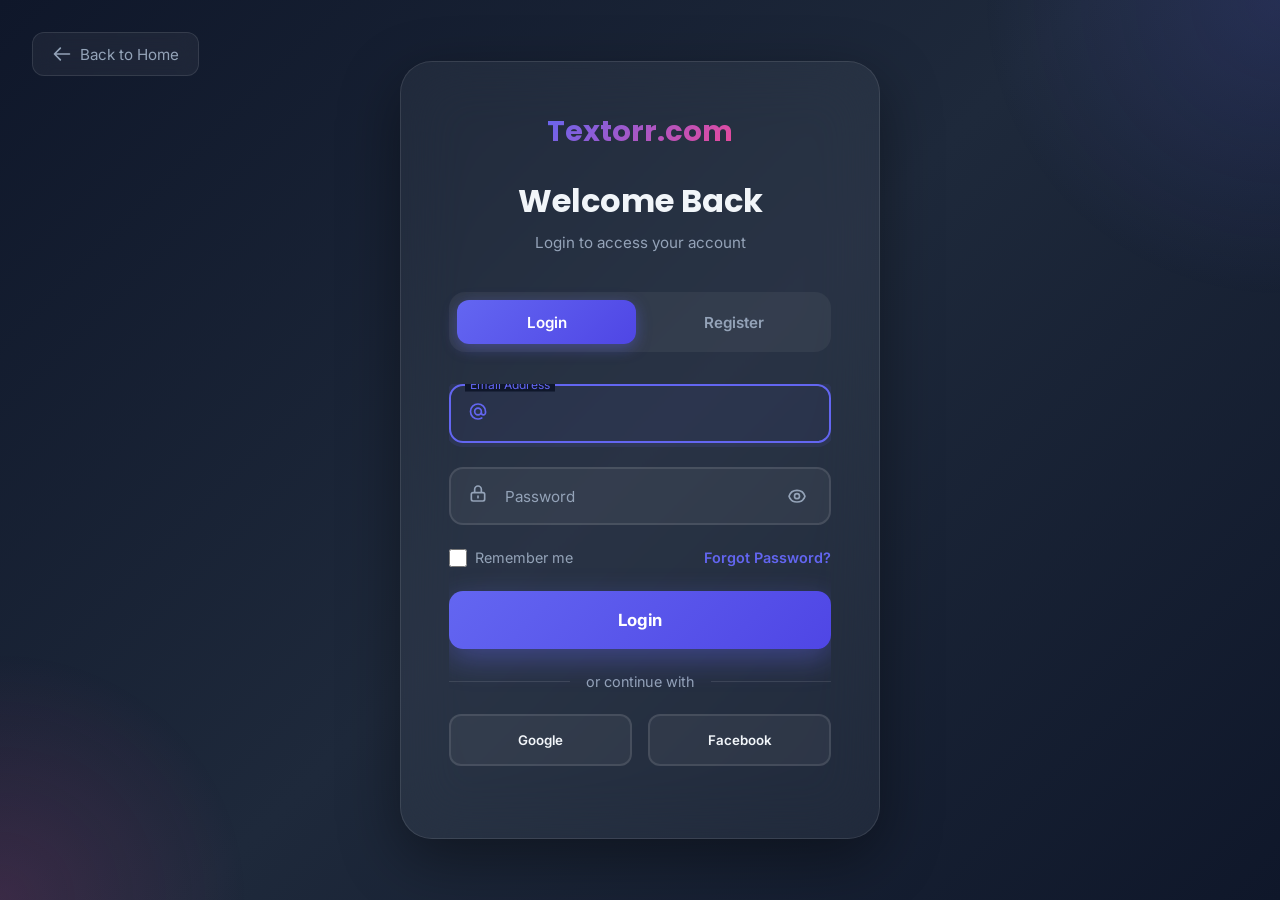
==== login.html @ cb960e6d "1st commit" ====
<!DOCTYPE html>
<html lang="en">
<head>
    <meta charset="UTF-8">
    <meta name="viewport" content="width=device-width, initial-scale=1.0">
    <title>Login / Register - Textorr.com</title>
    <link href="https://fonts.googleapis.com/css2?family=Inter:wght@300;400;500;600;700;800&family=Poppins:wght@400;600;700&display=swap" rel="stylesheet">
    <style>
        * {
            margin: 0;
            padding: 0;
            box-sizing: border-box;
        }

        :root {
            --primary: #6366f1;
            --primary-dark: #4f46e5;
            --secondary: #ec4899;
            --accent: #f59e0b;
            --success: #10b981;
            --error: #ef4444;
            --dark: #0f172a;
            --dark-light: #1e293b;
            --text: #f1f5f9;
            --text-muted: #94a3b8;
            --glass-bg: rgba(255, 255, 255, 0.05);
            --glass-border: rgba(255, 255, 255, 0.1);
        }

        html {
            scroll-behavior: smooth;
        }

        body {
            font-family: 'Inter', sans-serif;
            background: var(--dark);
            color: var(--text);
            min-height: 100vh;
            display: flex;
            align-items: center;
            justify-content: center;
            padding: 2rem;
            position: relative;
            overflow-x: hidden;
        }

        /* Animated Background */
        .bg-animation {
            position: fixed;
            top: 0;
            left: 0;
            width: 100%;
            height: 100%;
            z-index: -1;
            background: linear-gradient(135deg, #0f172a 0%, #1e293b 50%, #0f172a 100%);
        }

        .bg-animation::before {
            content: '';
            position: absolute;
            width: 600px;
            height: 600px;
            background: radial-gradient(circle, rgba(99, 102, 241, 0.15) 0%, transparent 70%);
            border-radius: 50%;
            top: -300px;
            right: -300px;
            animation: float 20s ease-in-out infinite;
        }

        .bg-animation::after {
            content: '';
            position: absolute;
            width: 500px;
            height: 500px;
            background: radial-gradient(circle, rgba(236, 72, 153, 0.15) 0%, transparent 70%);
            border-radius: 50%;
            bottom: -250px;
            left: -250px;
            animation: float 15s ease-in-out infinite reverse;
        }

        @keyframes float {
            0%, 100% { transform: translate(0, 0) rotate(0deg); }
            33% { transform: translate(100px, -100px) rotate(120deg); }
            66% { transform: translate(-100px, 100px) rotate(240deg); }
        }

        /* Container */
        .auth-container {
            background: var(--glass-bg);
            backdrop-filter: blur(30px);
            border: 1px solid var(--glass-border);
            border-radius: 32px;
            padding: 3rem;
            width: 100%;
            max-width: 480px;
            box-shadow: 0 20px 60px rgba(0, 0, 0, 0.4);
            animation: slideUp 0.8s ease;
            position: relative;
        }

        @keyframes slideUp {
            from {
                opacity: 0;
                transform: translateY(50px);
            }
            to {
                opacity: 1;
                transform: translateY(0);
            }
        }

        /* Header */
        .auth-header {
            text-align: center;
            margin-bottom: 2.5rem;
        }

        .logo-link {
            display: inline-flex;
            align-items: center;
            gap: 0.5rem;
            text-decoration: none;
            margin-bottom: 1.5rem;
        }

        .logo {
            font-family: 'Poppins', sans-serif;
            font-size: 1.8rem;
            font-weight: 700;
            background: linear-gradient(135deg, var(--primary), var(--secondary));
            -webkit-background-clip: text;
            -webkit-text-fill-color: transparent;
            background-clip: text;
        }

        .auth-header h2 {
            font-family: 'Poppins', sans-serif;
            font-size: 2rem;
            font-weight: 700;
            color: var(--text);
            margin-bottom: 0.5rem;
        }

        .auth-header p {
            color: var(--text-muted);
            font-size: 0.95rem;
        }

        /* Form Toggle */
        .form-toggle {
            display: flex;
            gap: 0.5rem;
            background: rgba(255, 255, 255, 0.05);
            padding: 0.5rem;
            border-radius: 16px;
            margin-bottom: 2rem;
        }

        .toggle-btn {
            flex: 1;
            padding: 0.8rem;
            background: transparent;
            border: none;
            color: var(--text-muted);
            font-weight: 600;
            font-size: 0.95rem;
            border-radius: 12px;
            cursor: pointer;
            transition: all 0.3s ease;
            font-family: 'Inter', sans-serif;
        }

        .toggle-btn.active {
            background: linear-gradient(135deg, var(--primary), var(--primary-dark));
            color: white;
            box-shadow: 0 4px 15px rgba(99, 102, 241, 0.4);
        }

        /* Form Container */
        .form-wrapper {
            position: relative;
            overflow: hidden;
        }

        .form-box {
            transition: all 0.5s cubic-bezier(0.68, -0.55, 0.265, 1.55);
        }

        .form-box.slide-out-left {
            animation: slideOutLeft 0.5s ease forwards;
        }

        .form-box.slide-in-right {
            animation: slideInRight 0.5s ease forwards;
        }

        .form-box.slide-out-right {
            animation: slideOutRight 0.5s ease forwards;
        }

        .form-box.slide-in-left {
            animation: slideInLeft 0.5s ease forwards;
        }

        @keyframes slideOutLeft {
            to {
                transform: translateX(-100%);
                opacity: 0;
            }
        }

        @keyframes slideInRight {
            from {
                transform: translateX(100%);
                opacity: 0;
            }
            to {
                transform: translateX(0);
                opacity: 1;
            }
        }

        @keyframes slideOutRight {
            to {
                transform: translateX(100%);
                opacity: 0;
            }
        }

        @keyframes slideInLeft {
            from {
                transform: translateX(-100%);
                opacity: 0;
            }
            to {
                transform: translateX(0);
                opacity: 1;
            }
        }

        .form-box {
            display: none;
        }

        .form-box.active {
            display: block;
        }

        /* Input Groups */
        .input-group {
            margin-bottom: 1.5rem;
            position: relative;
        }

        .input-wrapper {
            position: relative;
        }

        .input-icon {
            position: absolute;
            left: 1.2rem;
            top: 50%;
            transform: translateY(-50%);
            color: var(--text-muted);
            font-size: 1.2rem;
            pointer-events: none;
            transition: color 0.3s ease;
        }

        .input-wrapper input {
            width: 100%;
            padding: 1.1rem 1.2rem 1.1rem 3.2rem;
            background: rgba(255, 255, 255, 0.05);
            border: 2px solid var(--glass-border);
            border-radius: 14px;
            color: var(--text);
            font-size: 0.95rem;
            outline: none;
            transition: all 0.3s ease;
            font-family: 'Inter', sans-serif;
        }

        .input-wrapper input:focus {
            border-color: var(--primary);
            background: rgba(99, 102, 241, 0.05);
            box-shadow: 0 0 0 4px rgba(99, 102, 241, 0.1);
        }

        .input-wrapper input:focus + .input-icon {
            color: var(--primary);
        }

        .input-wrapper.error input {
            border-color: var(--error);
        }

        .input-wrapper.success input {
            border-color: var(--success);
        }

        /* Password Toggle */
        .password-toggle {
            position: absolute;
            right: 1.2rem;
            top: 50%;
            transform: translateY(-50%);
            background: none;
            border: none;
            color: var(--text-muted);
            cursor: pointer;
            font-size: 1.2rem;
            padding: 0.3rem;
            display: flex;
            align-items: center;
            transition: color 0.3s ease;
        }

        .password-toggle:hover {
            color: var(--primary);
        }

        /* Error Message */
        .error-message {
            display: none;
            color: var(--error);
            font-size: 0.8rem;
            margin-top: 0.5rem;
            margin-left: 0.5rem;
            animation: shake 0.3s ease;
        }

        .input-wrapper.error .error-message {
            display: block;
        }

        @keyframes shake {
            0%, 100% { transform: translateX(0); }
            25% { transform: translateX(-5px); }
            75% { transform: translateX(5px); }
        }

        /* Success Message */
        .success-message {
            display: none;
            color: var(--success);
            font-size: 0.8rem;
            margin-top: 0.5rem;
            margin-left: 0.5rem;
        }

        .input-wrapper.success .success-message {
            display: block;
        }

        /* Remember & Forgot */
        .remember-forgot {
            display: flex;
            justify-content: space-between;
            align-items: center;
            margin-bottom: 1.5rem;
            font-size: 0.9rem;
        }

        .remember-forgot label {
            display: flex;
            align-items: center;
            gap: 0.5rem;
            color: var(--text-muted);
            cursor: pointer;
        }

        .remember-forgot input[type="checkbox"] {
            width: 18px;
            height: 18px;
            cursor: pointer;
            accent-color: var(--primary);
        }

        .remember-forgot a {
            color: var(--primary);
            text-decoration: none;
            font-weight: 600;
            transition: color 0.3s ease;
        }

        .remember-forgot a:hover {
            color: var(--secondary);
            text-decoration: underline;
        }

        /* Terms Checkbox */
        .terms-agreement {
            margin-bottom: 1.5rem;
        }

        .terms-agreement label {
            display: flex;
            align-items: flex-start;
            gap: 0.7rem;
            color: var(--text-muted);
            font-size: 0.9rem;
            cursor: pointer;
        }

        .terms-agreement input[type="checkbox"] {
            width: 18px;
            height: 18px;
            margin-top: 0.1rem;
            cursor: pointer;
            accent-color: var(--primary);
        }

        .terms-agreement a {
            color: var(--primary);
            text-decoration: none;
            font-weight: 600;
        }

        .terms-agreement a:hover {
            text-decoration: underline;
        }

        /* Submit Button */
        .submit-btn {
            width: 100%;
            padding: 1.2rem;
            background: linear-gradient(135deg, var(--primary), var(--primary-dark));
            color: white;
            border: none;
            border-radius: 14px;
            font-size: 1.05rem;
            font-weight: 700;
            cursor: pointer;
            transition: all 0.3s ease;
            box-shadow: 0 10px 30px rgba(99, 102, 241, 0.4);
            position: relative;
            overflow: hidden;
            font-family: 'Inter', sans-serif;
        }

        .submit-btn::before {
            content: '';
            position: absolute;
            top: 0;
            left: -100%;
            width: 100%;
            height: 100%;
            background: linear-gradient(90deg, transparent, rgba(255, 255, 255, 0.3), transparent);
            transition: left 0.5s ease;
        }

        .submit-btn:hover::before {
            left: 100%;
        }

        .submit-btn:hover {
            transform: translateY(-3px);
            box-shadow: 0 15px 40px rgba(99, 102, 241, 0.6);
        }

        .submit-btn:active {
            transform: translateY(-1px);
        }

        .submit-btn:disabled {
            opacity: 0.6;
            cursor: not-allowed;
        }

        /* Divider */
        .divider {
            display: flex;
            align-items: center;
            gap: 1rem;
            margin: 1.5rem 0;
            color: var(--text-muted);
            font-size: 0.9rem;
        }

        .divider::before,
        .divider::after {
            content: '';
            flex: 1;
            height: 1px;
            background: var(--glass-border);
        }

        /* Social Login */
        .social-login {
            display: grid;
            grid-template-columns: 1fr 1fr;
            gap: 1rem;
            margin-bottom: 1.5rem;
        }

        .social-btn {
            padding: 1rem;
            background: rgba(255, 255, 255, 0.05);
            border: 2px solid var(--glass-border);
            border-radius: 12px;
            color: var(--text);
            font-weight: 600;
            cursor: pointer;
            transition: all 0.3s ease;
            display: flex;
            align-items: center;
            justify-content: center;
            gap: 0.7rem;
            font-family: 'Inter', sans-serif;
        }

        .social-btn:hover {
            background: rgba(255, 255, 255, 0.1);
            border-color: var(--primary);
            transform: translateY(-2px);
        }

        .social-icon {
            font-size: 1.3rem;
        }

        /* Switch Form Link */
        .switch-form {
            text-align: center;
            color: var(--text-muted);
            font-size: 0.95rem;
        }

        .switch-form a {
            color: var(--primary);
            font-weight: 700;
            text-decoration: none;
            transition: color 0.3s ease;
        }

        .switch-form a:hover {
            color: var(--secondary);
            text-decoration: underline;
        }

        /* Back to Home */
        .back-link {
            position: absolute;
            top: 2rem;
            left: 2rem;
            display: inline-flex;
            align-items: center;
            gap: 0.5rem;
            color: var(--text-muted);
            text-decoration: none;
            font-size: 0.95rem;
            transition: all 0.3s ease;
            padding: 0.7rem 1.2rem;
            background: rgba(255, 255, 255, 0.05);
            backdrop-filter: blur(10px);
            border: 1px solid var(--glass-border);
            border-radius: 12px;
        }

        .back-link:hover {
            color: var(--primary);
            transform: translateX(-5px);
            background: rgba(255, 255, 255, 0.1);
        }

        /* Responsive Design */
        @media (max-width: 640px) {
            body {
                padding: 1rem;
            }

            .auth-container {
                padding: 2rem 1.5rem;
                border-radius: 24px;
            }

            .auth-header h2 {
                font-size: 1.6rem;
            }

            .social-login {
                grid-template-columns: 1fr;
            }

            .back-link {
                position: static;
                margin-bottom: 2rem;
                justify-content: center;
            }
        }
    </style>
</head>
<body>
    <div class="bg-animation"></div>

    <a href="home.html" class="back-link">
        <svg width="20" height="20" fill="none" stroke="currentColor" viewBox="0 0 24 24">
            <path stroke-linecap="round" stroke-linejoin="round" stroke-width="2" d="M10 19l-7-7m0 0l7-7m-7 7h18"/>
        </svg>
        Back to Home
    </a>

    <div class="auth-container">
        <div class="auth-header">
            <a href="index.html" class="logo-link">
                <span class="logo">Textorr.com</span>
            </a>
            <h2 id="authTitle">Welcome Back</h2>
            <p id="authSubtitle">Login to access your account</p>
        </div>

        <div class="form-toggle">
            <button class="toggle-btn active" data-form="login">Login</button>
            <button class="toggle-btn" data-form="register">Register</button>
        </div>

        <div class="form-wrapper">
            <!-- Login Form -->
            <form class="form-box active" id="loginForm">
                <div class="input-group">
                    <div class="input-wrapper" id="loginEmailWrapper">
                        <input type="email" id="loginEmail" required>
                        <span class="input-icon">
                            <svg width="20" height="20" fill="none" stroke="currentColor" viewBox="0 0 24 24">
                                <path stroke-linecap="round" stroke-linejoin="round" stroke-width="2" d="M16 12a4 4 0 10-8 0 4 4 0 008 0zm0 0v1.5a2.5 2.5 0 005 0V12a9 9 0 10-9 9m4.5-1.206a8.959 8.959 0 01-4.5 1.207"/>
                            </svg>
                        </span>
                        <span class="error-message">Please enter a valid email address</span>
                    </div>
                </div>

                <div class="input-group">
                    <div class="input-wrapper" id="loginPasswordWrapper">
                        <input type="password" id="loginPassword" required>
                        <span class="input-icon">
                            <svg width="20" height="20" fill="none" stroke="currentColor" viewBox="0 0 24 24">
                                <path stroke-linecap="round" stroke-linejoin="round" stroke-width="2" d="M12 15v2m-6 4h12a2 2 0 002-2v-6a2 2 0 00-2-2H6a2 2 0 00-2 2v6a2 2 0 002 2zm10-10V7a4 4 0 00-8 0v4h8z"/>
                            </svg>
                        </span>
                        <button type="button" class="password-toggle" data-target="loginPassword">
                            <svg class="eye-open" width="20" height="20" fill="none" stroke="currentColor" viewBox="0 0 24 24">
                                <path stroke-linecap="round" stroke-linejoin="round" stroke-width="2" d="M15 12a3 3 0 11-6 0 3 3 0 016 0z"/>
                                <path stroke-linecap="round" stroke-linejoin="round" stroke-width="2" d="M2.458 12C3.732 7.943 7.523 5 12 5c4.478 0 8.268 2.943 9.542 7-1.274 4.057-5.064 7-9.542 7-4.477 0-8.268-2.943-9.542-7z"/>
                            </svg>
                        </button>
                        <span class="error-message">Password must be at least 6 characters</span>
                    </div>
                </div>

                <div class="remember-forgot">
                    <label>
                        <input type="checkbox" id="rememberMe">
                        Remember me
                    </label>
                    <a href="#">Forgot Password?</a>
                </div>

                <button type="submit" class="submit-btn">Login</button>

                <div class="divider">or continue with</div>

                <div class="social-login">
                    <button type="button" class="social-btn">
                        Google
                    </button>
                    <button type="button" class="social-btn">
                        Facebook
                    </button>
                </div>
            </form>

            <!-- Register Form -->
            <form class="form-box" id="registerForm">
                <div class="input-group">
                    <div class="input-wrapper" id="registerNameWrapper">
                        <input type="text" id="registerName" required>
                        <span class="input-icon">
                            <svg width="20" height="20" fill="none" stroke="currentColor" viewBox="0 0 24 24">
                                <path stroke-linecap="round" stroke-linejoin="round" stroke-width="2" d="M16 7a4 4 0 11-8 0 4 4 0 018 0zM12 14a7 7 0 00-7 7h14a7 7 0 00-7-7z"/>
                            </svg>
                        </span>
                        <span class="error-message">Please enter your full name</span>
                    </div>
                </div>

                <div class="input-group">
                    <div class="input-wrapper" id="registerEmailWrapper">
                        <input type="email" id="registerEmail" required>
                        <span class="input-icon">
                            <svg width="20" height="20" fill="none" stroke="currentColor" viewBox="0 0 24 24">
                                <path stroke-linecap="round" stroke-linejoin="round" stroke-width="2" d="M16 12a4 4 0 10-8 0 4 4 0 008 0zm0 0v1.5a2.5 2.5 0 005 0V12a9 9 0 10-9 9m4.5-1.206a8.959 8.959 0 01-4.5 1.207"/>
                            </svg>
                        </span>
                        <span class="error-message">Please enter a valid email address</span>
                    </div>
                </div>

                <div class="input-group">
                    <div class="input-wrapper" id="registerPasswordWrapper">
                        <input type="password" id="registerPassword" required>
                        <span class="input-icon">
                            <svg width="20" height="20" fill="none" stroke="currentColor" viewBox="0 0 24 24">
                                <path stroke-linecap="round" stroke-linejoin="round" stroke-width="2" d="M12 15v2m-6 4h12a2 2 0 002-2v-6a2 2 0 00-2-2H6a2 2 0 00-2 2v6a2 2 0 002 2zm10-10V7a4 4 0 00-8 0v4h8z"/>
                            </svg>
                        </span>
                        <button type="button" class="password-toggle" data-target="registerPassword">
                            <svg class="eye-open" width="20" height="20" fill="none" stroke="currentColor" viewBox="0 0 24 24">
                                <path stroke-linecap="round" stroke-linejoin="round" stroke-width="2" d="M15 12a3 3 0 11-6 0 3 3 0 016 0z"/>
                                <path stroke-linecap="round" stroke-linejoin="round" stroke-width="2" d="M2.458 12C3.732 7.943 7.523 5 12 5c4.478 0 8.268 2.943 9.542 7-1.274 4.057-5.064 7-9.542 7-4.477 0-8.268-2.943-9.542-7z"/>
                            </svg>
                        </button>
                        <span class="error-message">Password must be at least 6 characters</span>
                    </div>
                </div>

                <div class="terms-agreement">
                    <label>
                        <input type="checkbox" id="agreeTerms" required>
                        <span>I agree to the <a href="#">Terms & Conditions</a></span>
                    </label>
                </div>

                <button type="submit" class="submit-btn">Create Account</button>

                <div class="divider">or continue with</div>

                <div class="social-login">
                    <button type="button" class="social-btn">
                        Google
                    </button>
                    <button type="button" class="social-btn">
                        Facebook
                    </button>
                </div>
            </form>
        </div>
    </div>

    <script>
        // Form toggle functionality
        const toggleBtns = document.querySelectorAll('.toggle-btn');
        const loginForm = document.getElementById('loginForm');
        const registerForm = document.getElementById('registerForm');
        const authTitle = document.getElementById('authTitle');
        const authSubtitle = document.getElementById('authSubtitle');

        toggleBtns.forEach(btn => {
            btn.addEventListener('click', () => {
                const formType = btn.dataset.form;
                
                // Update active state
                toggleBtns.forEach(b => b.classList.remove('active'));
                btn.classList.add('active');

                // Switch forms with animation
                if (formType === 'login') {
                    registerForm.classList.add('slide-out-right');
                    setTimeout(() => {
                        registerForm.classList.remove('active', 'slide-out-right');
                        loginForm.classList.add('active', 'slide-in-left');
                        setTimeout(() => loginForm.classList.remove('slide-in-left'), 500);
                    }, 500);
                    
                    authTitle.textContent = 'Welcome Back';
                    authSubtitle.textContent = 'Login to access your account';
                } else {
                    loginForm.classList.add('slide-out-left');
                    setTimeout(() => {
                        loginForm.classList.remove('active', 'slide-out-left');
                        registerForm.classList.add('active', 'slide-in-right');
                        setTimeout(() => registerForm.classList.remove('slide-in-right'), 500);
                    }, 500);
                    
                    authTitle.textContent = 'Create Account';
                    authSubtitle.textContent = 'Sign up to get started';
                }
            });
        });

        // Password toggle functionality
        document.querySelectorAll('.password-toggle').forEach(btn => {
            btn.addEventListener('click', () => {
                const targetId = btn.dataset.target;
                const input = document.getElementById(targetId);
                
                if (input.type === 'password') {
                    input.type = 'text';
                    btn.innerHTML = '<svg width="20" height="20" fill="none" stroke="currentColor" viewBox="0 0 24 24"><path stroke-linecap="round" stroke-linejoin="round" stroke-width="2" d="M13.875 18.825A10.05 10.05 0 0112 19c-4.478 0-8.268-2.943-9.543-7a9.97 9.97 0 011.563-3.029m5.858.908a3 3 0 114.243 4.243M9.878 9.878l4.242 4.242M9.88 9.88l-3.29-3.29m7.532 7.532l3.29 3.29M3 3l3.59 3.59m0 0A9.953 9.953 0 0112 5c4.478 0 8.268 2.943 9.543 7a10.025 10.025 0 01-4.132 5.411m0 0L21 21"/></svg>';
                } else {
                    input.type = 'password';
                    btn.innerHTML = '<svg width="20" height="20" fill="none" stroke="currentColor" viewBox="0 0 24 24"><path stroke-linecap="round" stroke-linejoin="round" stroke-width="2" d="M15 12a3 3 0 11-6 0 3 3 0 016 0z"/><path stroke-linecap="round" stroke-linejoin="round" stroke-width="2" d="M2.458 12C3.732 7.943 7.523 5 12 5c4.478 0 8.268 2.943 9.542 7-1.274 4.057-5.064 7-9.542 7-4.477 0-8.268-2.943-9.542-7z"/></svg>';
                }
            });
        });

        // Email validation
        function validateEmail(email) {
            const re = /^[^\s@]+@[^\s@]+\.[^\s@]+$/;
            return re.test(email);
        }

        // Password validation
        function validatePassword(password) {
            return password.length >= 6;
        }

        // Name validation
        function validateName(name) {
            return name.trim().length >= 2;
        }

        // Real-time validation
        const loginEmail = document.getElementById('loginEmail');
        const loginPassword = document.getElementById('loginPassword');
        const registerName = document.getElementById('registerName');
        const registerEmail = document.getElementById('registerEmail');
        const registerPassword = document.getElementById('registerPassword');

        // Login email validation
        loginEmail.addEventListener('input', () => {
            const wrapper = document.getElementById('loginEmailWrapper');
            if (loginEmail.value.length > 0) {
                if (validateEmail(loginEmail.value)) {
                    wrapper.classList.remove('error');
                    wrapper.classList.add('success');
                } else {
                    wrapper.classList.remove('success');
                    wrapper.classList.add('error');
                }
            } else {
                wrapper.classList.remove('error', 'success');
            }
        });

        // Login password validation
        loginPassword.addEventListener('input', () => {
            const wrapper = document.getElementById('loginPasswordWrapper');
            if (loginPassword.value.length > 0) {
                if (validatePassword(loginPassword.value)) {
                    wrapper.classList.remove('error');
                    wrapper.classList.add('success');
                } else {
                    wrapper.classList.remove('success');
                    wrapper.classList.add('error');
                }
            } else {
                wrapper.classList.remove('error', 'success');
            }
        });

        // Register name validation
        registerName.addEventListener('input', () => {
            const wrapper = document.getElementById('registerNameWrapper');
            if (registerName.value.length > 0) {
                if (validateName(registerName.value)) {
                    wrapper.classList.remove('error');
                    wrapper.classList.add('success');
                } else {
                    wrapper.classList.remove('success');
                    wrapper.classList.add('error');
                }
            } else {
                wrapper.classList.remove('error', 'success');
            }
        });

        // Register email validation
        registerEmail.addEventListener('input', () => {
            const wrapper = document.getElementById('registerEmailWrapper');
            if (registerEmail.value.length > 0) {
                if (validateEmail(registerEmail.value)) {
                    wrapper.classList.remove('error');
                    wrapper.classList.add('success');
                } else {
                    wrapper.classList.remove('success');
                    wrapper.classList.add('error');
                }
            } else {
                wrapper.classList.remove('error', 'success');
            }
        });

        // Register password validation
        registerPassword.addEventListener('input', () => {
            const wrapper = document.getElementById('registerPasswordWrapper');
            if (registerPassword.value.length > 0) {
                if (validatePassword(registerPassword.value)) {
                    wrapper.classList.remove('error');
                    wrapper.classList.add('success');
                } else {
                    wrapper.classList.remove('success');
                    wrapper.classList.add('error');
                }
            } else {
                wrapper.classList.remove('error', 'success');
            }
        });

        // Login form submission
        loginForm.addEventListener('submit', (e) => {
            e.preventDefault();
            
            let isValid = true;
            
            // Validate email
            if (!validateEmail(loginEmail.value)) {
                document.getElementById('loginEmailWrapper').classList.add('error');
                isValid = false;
            }
            
            // Validate password
            if (!validatePassword(loginPassword.value)) {
                document.getElementById('loginPasswordWrapper').classList.add('error');
                isValid = false;
            }
            
            if (isValid) {
                // Success - redirect to services page
                console.log('Login successful!');
                window.location.href = 'services.html';
            }
        });

        // Register form submission
        registerForm.addEventListener('submit', (e) => {
            e.preventDefault();
            
            let isValid = true;
            
            // Validate name
            if (!validateName(registerName.value)) {
                document.getElementById('registerNameWrapper').classList.add('error');
                isValid = false;
            }
            
            // Validate email
            if (!validateEmail(registerEmail.value)) {
                document.getElementById('registerEmailWrapper').classList.add('error');
                isValid = false;
            }
            
            // Validate password
            if (!validatePassword(registerPassword.value)) {
                document.getElementById('registerPasswordWrapper').classList.add('error');
                isValid = false;
            }
            
            // Check terms agreement
            const agreeTerms = document.getElementById('agreeTerms');
            if (!agreeTerms.checked) {
                alert('Please agree to the Terms & Conditions');
                isValid = false;
            }
            
            if (isValid) {
                // Success - redirect to services page
                console.log('Registration successful!');
                window.location.href = 'services.html';
            }
        });

        // Add floating label effect
        document.querySelectorAll('.input-wrapper input').forEach(input => {
            // Create floating label
            const label = document.createElement('label');
            label.className = 'floating-label';
            
            if (input.id.includes('Email')) {
                label.textContent = 'Email Address';
            } else if (input.id.includes('Password')) {
                label.textContent = 'Password';
            } else if (input.id.includes('Name')) {
                label.textContent = 'Full Name';
            }
            
            // Add styles for floating label
            const style = document.createElement('style');
            style.textContent = `
                .floating-label {
                    position: absolute;
                    left: 3.2rem;
                    top: 50%;
                    transform: translateY(-50%);
                    color: var(--text-muted);
                    font-size: 0.95rem;
                    pointer-events: none;
                    transition: all 0.3s ease;
                    background: transparent;
                    padding: 0 0.3rem;
                }
                
                .input-wrapper input:focus ~ .floating-label,
                .input-wrapper input:not(:placeholder-shown) ~ .floating-label {
                    top: 0;
                    left: 1rem;
                    font-size: 0.75rem;
                    color: var(--primary);
                    background: var(--dark);
                }
            `;
            document.head.appendChild(style);
            
            input.placeholder = ' ';
            input.parentElement.appendChild(label);
        });

        // Social login handlers
        document.querySelectorAll('.social-btn').forEach(btn => {
            btn.addEventListener('click', () => {
                const platform = btn.textContent.trim();
                console.log(`Logging in with ${platform}`);
                // Add your social login logic here
            });
        });

        // Auto-focus first input
        window.addEventListener('load', () => {
            loginEmail.focus();
        });
    </script>
</body>
</html>
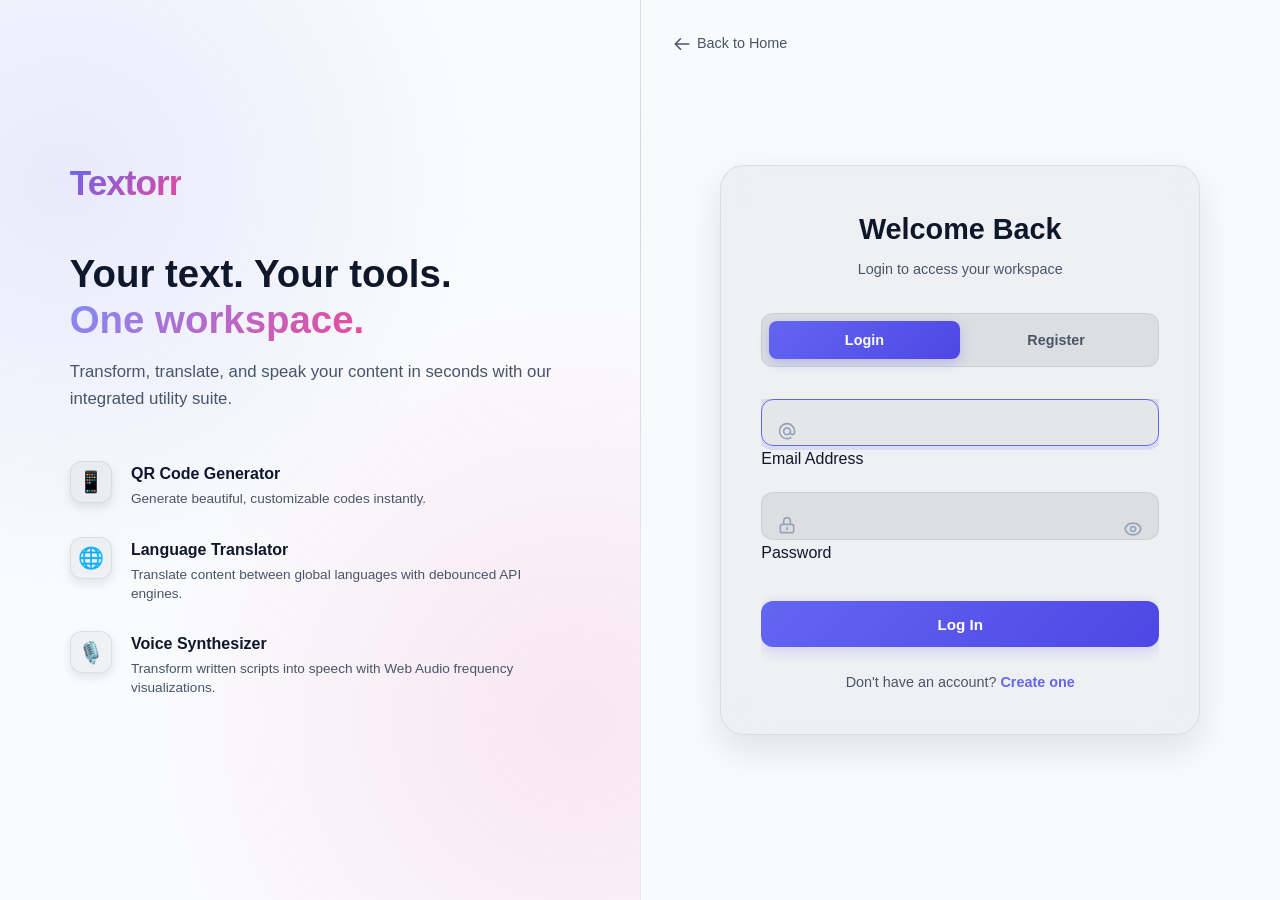
==== commit f1ad1182: "Implement guest limits and redesign split login page" ====
--- a/login.html
+++ b/login.html
@@ -1,1024 +1,212 @@
-
 <!DOCTYPE html>
 <html lang="en">
 <head>
     <meta charset="UTF-8">
     <meta name="viewport" content="width=device-width, initial-scale=1.0">
-    <title>Login / Register - Textorr.com</title>
-    <link href="https://fonts.googleapis.com/css2?family=Inter:wght@300;400;500;600;700;800&family=Poppins:wght@400;600;700&display=swap" rel="stylesheet">
-    <style>
-        * {
-            margin: 0;
-            padding: 0;
-            box-sizing: border-box;
-        }
-
-        :root {
-            --primary: #6366f1;
-            --primary-dark: #4f46e5;
-            --secondary: #ec4899;
-            --accent: #f59e0b;
-            --success: #10b981;
-            --error: #ef4444;
-            --dark: #0f172a;
-            --dark-light: #1e293b;
-            --text: #f1f5f9;
-            --text-muted: #94a3b8;
-            --glass-bg: rgba(255, 255, 255, 0.05);
-            --glass-border: rgba(255, 255, 255, 0.1);
-        }
-
-        html {
-            scroll-behavior: smooth;
-        }
-
-        body {
-            font-family: 'Inter', sans-serif;
-            background: var(--dark);
-            color: var(--text);
-            min-height: 100vh;
-            display: flex;
-            align-items: center;
-            justify-content: center;
-            padding: 2rem;
-            position: relative;
-            overflow-x: hidden;
-        }
-
-        /* Animated Background */
-        .bg-animation {
-            position: fixed;
-            top: 0;
-            left: 0;
-            width: 100%;
-            height: 100%;
-            z-index: -1;
-            background: linear-gradient(135deg, #0f172a 0%, #1e293b 50%, #0f172a 100%);
-        }
-
-        .bg-animation::before {
-            content: '';
-            position: absolute;
-            width: 600px;
-            height: 600px;
-            background: radial-gradient(circle, rgba(99, 102, 241, 0.15) 0%, transparent 70%);
-            border-radius: 50%;
-            top: -300px;
-            right: -300px;
-            animation: float 20s ease-in-out infinite;
-        }
-
-        .bg-animation::after {
-            content: '';
-            position: absolute;
-            width: 500px;
-            height: 500px;
-            background: radial-gradient(circle, rgba(236, 72, 153, 0.15) 0%, transparent 70%);
-            border-radius: 50%;
-            bottom: -250px;
-            left: -250px;
-            animation: float 15s ease-in-out infinite reverse;
-        }
-
-        @keyframes float {
-            0%, 100% { transform: translate(0, 0) rotate(0deg); }
-            33% { transform: translate(100px, -100px) rotate(120deg); }
-            66% { transform: translate(-100px, 100px) rotate(240deg); }
-        }
-
-        /* Container */
-        .auth-container {
-            background: var(--glass-bg);
-            backdrop-filter: blur(30px);
-            border: 1px solid var(--glass-border);
-            border-radius: 32px;
-            padding: 3rem;
-            width: 100%;
-            max-width: 480px;
-            box-shadow: 0 20px 60px rgba(0, 0, 0, 0.4);
-            animation: slideUp 0.8s ease;
-            position: relative;
-        }
-
-        @keyframes slideUp {
-            from {
-                opacity: 0;
-                transform: translateY(50px);
-            }
-            to {
-                opacity: 1;
-                transform: translateY(0);
-            }
-        }
-
-        /* Header */
-        .auth-header {
-            text-align: center;
-            margin-bottom: 2.5rem;
-        }
-
-        .logo-link {
-            display: inline-flex;
-            align-items: center;
-            gap: 0.5rem;
-            text-decoration: none;
-            margin-bottom: 1.5rem;
-        }
-
-        .logo {
-            font-family: 'Poppins', sans-serif;
-            font-size: 1.8rem;
-            font-weight: 700;
-            background: linear-gradient(135deg, var(--primary), var(--secondary));
-            -webkit-background-clip: text;
-            -webkit-text-fill-color: transparent;
-            background-clip: text;
-        }
-
-        .auth-header h2 {
-            font-family: 'Poppins', sans-serif;
-            font-size: 2rem;
-            font-weight: 700;
-            color: var(--text);
-            margin-bottom: 0.5rem;
-        }
-
-        .auth-header p {
-            color: var(--text-muted);
-            font-size: 0.95rem;
-        }
-
-        /* Form Toggle */
-        .form-toggle {
-            display: flex;
-            gap: 0.5rem;
-            background: rgba(255, 255, 255, 0.05);
-            padding: 0.5rem;
-            border-radius: 16px;
-            margin-bottom: 2rem;
-        }
-
-        .toggle-btn {
-            flex: 1;
-            padding: 0.8rem;
-            background: transparent;
-            border: none;
-            color: var(--text-muted);
-            font-weight: 600;
-            font-size: 0.95rem;
-            border-radius: 12px;
-            cursor: pointer;
-            transition: all 0.3s ease;
-            font-family: 'Inter', sans-serif;
-        }
-
-        .toggle-btn.active {
-            background: linear-gradient(135deg, var(--primary), var(--primary-dark));
-            color: white;
-            box-shadow: 0 4px 15px rgba(99, 102, 241, 0.4);
-        }
-
-        /* Form Container */
-        .form-wrapper {
-            position: relative;
-            overflow: hidden;
-        }
-
-        .form-box {
-            transition: all 0.5s cubic-bezier(0.68, -0.55, 0.265, 1.55);
-        }
-
-        .form-box.slide-out-left {
-            animation: slideOutLeft 0.5s ease forwards;
-        }
-
-        .form-box.slide-in-right {
-            animation: slideInRight 0.5s ease forwards;
-        }
-
-        .form-box.slide-out-right {
-            animation: slideOutRight 0.5s ease forwards;
-        }
-
-        .form-box.slide-in-left {
-            animation: slideInLeft 0.5s ease forwards;
-        }
-
-        @keyframes slideOutLeft {
-            to {
-                transform: translateX(-100%);
-                opacity: 0;
-            }
-        }
-
-        @keyframes slideInRight {
-            from {
-                transform: translateX(100%);
-                opacity: 0;
-            }
-            to {
-                transform: translateX(0);
-                opacity: 1;
-            }
-        }
-
-        @keyframes slideOutRight {
-            to {
-                transform: translateX(100%);
-                opacity: 0;
-            }
-        }
-
-        @keyframes slideInLeft {
-            from {
-                transform: translateX(-100%);
-                opacity: 0;
-            }
-            to {
-                transform: translateX(0);
-                opacity: 1;
-            }
-        }
-
-        .form-box {
-            display: none;
-        }
-
-        .form-box.active {
-            display: block;
-        }
-
-        /* Input Groups */
-        .input-group {
-            margin-bottom: 1.5rem;
-            position: relative;
-        }
-
-        .input-wrapper {
-            position: relative;
-        }
-
-        .input-icon {
-            position: absolute;
-            left: 1.2rem;
-            top: 50%;
-            transform: translateY(-50%);
-            color: var(--text-muted);
-            font-size: 1.2rem;
-            pointer-events: none;
-            transition: color 0.3s ease;
-        }
-
-        .input-wrapper input {
-            width: 100%;
-            padding: 1.1rem 1.2rem 1.1rem 3.2rem;
-            background: rgba(255, 255, 255, 0.05);
-            border: 2px solid var(--glass-border);
-            border-radius: 14px;
-            color: var(--text);
-            font-size: 0.95rem;
-            outline: none;
-            transition: all 0.3s ease;
-            font-family: 'Inter', sans-serif;
-        }
-
-        .input-wrapper input:focus {
-            border-color: var(--primary);
-            background: rgba(99, 102, 241, 0.05);
-            box-shadow: 0 0 0 4px rgba(99, 102, 241, 0.1);
-        }
-
-        .input-wrapper input:focus + .input-icon {
-            color: var(--primary);
-        }
-
-        .input-wrapper.error input {
-            border-color: var(--error);
-        }
-
-        .input-wrapper.success input {
-            border-color: var(--success);
-        }
-
-        /* Password Toggle */
-        .password-toggle {
-            position: absolute;
-            right: 1.2rem;
-            top: 50%;
-            transform: translateY(-50%);
-            background: none;
-            border: none;
-            color: var(--text-muted);
-            cursor: pointer;
-            font-size: 1.2rem;
-            padding: 0.3rem;
-            display: flex;
-            align-items: center;
-            transition: color 0.3s ease;
-        }
-
-        .password-toggle:hover {
-            color: var(--primary);
-        }
-
-        /* Error Message */
-        .error-message {
-            display: none;
-            color: var(--error);
-            font-size: 0.8rem;
-            margin-top: 0.5rem;
-            margin-left: 0.5rem;
-            animation: shake 0.3s ease;
-        }
-
-        .input-wrapper.error .error-message {
-            display: block;
-        }
-
-        @keyframes shake {
-            0%, 100% { transform: translateX(0); }
-            25% { transform: translateX(-5px); }
-            75% { transform: translateX(5px); }
-        }
-
-        /* Success Message */
-        .success-message {
-            display: none;
-            color: var(--success);
-            font-size: 0.8rem;
-            margin-top: 0.5rem;
-            margin-left: 0.5rem;
-        }
-
-        .input-wrapper.success .success-message {
-            display: block;
-        }
-
-        /* Remember & Forgot */
-        .remember-forgot {
-            display: flex;
-            justify-content: space-between;
-            align-items: center;
-            margin-bottom: 1.5rem;
-            font-size: 0.9rem;
-        }
-
-        .remember-forgot label {
-            display: flex;
-            align-items: center;
-            gap: 0.5rem;
-            color: var(--text-muted);
-            cursor: pointer;
-        }
-
-        .remember-forgot input[type="checkbox"] {
-            width: 18px;
-            height: 18px;
-            cursor: pointer;
-            accent-color: var(--primary);
-        }
-
-        .remember-forgot a {
-            color: var(--primary);
-            text-decoration: none;
-            font-weight: 600;
-            transition: color 0.3s ease;
-        }
-
-        .remember-forgot a:hover {
-            color: var(--secondary);
-            text-decoration: underline;
-        }
-
-        /* Terms Checkbox */
-        .terms-agreement {
-            margin-bottom: 1.5rem;
-        }
-
-        .terms-agreement label {
-            display: flex;
-            align-items: flex-start;
-            gap: 0.7rem;
-            color: var(--text-muted);
-            font-size: 0.9rem;
-            cursor: pointer;
-        }
-
-        .terms-agreement input[type="checkbox"] {
-            width: 18px;
-            height: 18px;
-            margin-top: 0.1rem;
-            cursor: pointer;
-            accent-color: var(--primary);
-        }
-
-        .terms-agreement a {
-            color: var(--primary);
-            text-decoration: none;
-            font-weight: 600;
-        }
-
-        .terms-agreement a:hover {
-            text-decoration: underline;
-        }
-
-        /* Submit Button */
-        .submit-btn {
-            width: 100%;
-            padding: 1.2rem;
-            background: linear-gradient(135deg, var(--primary), var(--primary-dark));
-            color: white;
-            border: none;
-            border-radius: 14px;
-            font-size: 1.05rem;
-            font-weight: 700;
-            cursor: pointer;
-            transition: all 0.3s ease;
-            box-shadow: 0 10px 30px rgba(99, 102, 241, 0.4);
-            position: relative;
-            overflow: hidden;
-            font-family: 'Inter', sans-serif;
-        }
-
-        .submit-btn::before {
-            content: '';
-            position: absolute;
-            top: 0;
-            left: -100%;
-            width: 100%;
-            height: 100%;
-            background: linear-gradient(90deg, transparent, rgba(255, 255, 255, 0.3), transparent);
-            transition: left 0.5s ease;
-        }
-
-        .submit-btn:hover::before {
-            left: 100%;
-        }
-
-        .submit-btn:hover {
-            transform: translateY(-3px);
-            box-shadow: 0 15px 40px rgba(99, 102, 241, 0.6);
-        }
-
-        .submit-btn:active {
-            transform: translateY(-1px);
-        }
-
-        .submit-btn:disabled {
-            opacity: 0.6;
-            cursor: not-allowed;
-        }
-
-        /* Divider */
-        .divider {
-            display: flex;
-            align-items: center;
-            gap: 1rem;
-            margin: 1.5rem 0;
-            color: var(--text-muted);
-            font-size: 0.9rem;
-        }
-
-        .divider::before,
-        .divider::after {
-            content: '';
-            flex: 1;
-            height: 1px;
-            background: var(--glass-border);
-        }
-
-        /* Social Login */
-        .social-login {
-            display: grid;
-            grid-template-columns: 1fr 1fr;
-            gap: 1rem;
-            margin-bottom: 1.5rem;
-        }
-
-        .social-btn {
-            padding: 1rem;
-            background: rgba(255, 255, 255, 0.05);
-            border: 2px solid var(--glass-border);
-            border-radius: 12px;
-            color: var(--text);
-            font-weight: 600;
-            cursor: pointer;
-            transition: all 0.3s ease;
-            display: flex;
-            align-items: center;
-            justify-content: center;
-            gap: 0.7rem;
-            font-family: 'Inter', sans-serif;
-        }
-
-        .social-btn:hover {
-            background: rgba(255, 255, 255, 0.1);
-            border-color: var(--primary);
-            transform: translateY(-2px);
-        }
-
-        .social-icon {
-            font-size: 1.3rem;
-        }
-
-        /* Switch Form Link */
-        .switch-form {
-            text-align: center;
-            color: var(--text-muted);
-            font-size: 0.95rem;
-        }
-
-        .switch-form a {
-            color: var(--primary);
-            font-weight: 700;
-            text-decoration: none;
-            transition: color 0.3s ease;
-        }
-
-        .switch-form a:hover {
-            color: var(--secondary);
-            text-decoration: underline;
-        }
-
-        /* Back to Home */
-        .back-link {
-            position: absolute;
-            top: 2rem;
-            left: 2rem;
-            display: inline-flex;
-            align-items: center;
-            gap: 0.5rem;
-            color: var(--text-muted);
-            text-decoration: none;
-            font-size: 0.95rem;
-            transition: all 0.3s ease;
-            padding: 0.7rem 1.2rem;
-            background: rgba(255, 255, 255, 0.05);
-            backdrop-filter: blur(10px);
-            border: 1px solid var(--glass-border);
-            border-radius: 12px;
-        }
-
-        .back-link:hover {
-            color: var(--primary);
-            transform: translateX(-5px);
-            background: rgba(255, 255, 255, 0.1);
-        }
-
-        /* Responsive Design */
-        @media (max-width: 640px) {
-            body {
-                padding: 1rem;
-            }
-
-            .auth-container {
-                padding: 2rem 1.5rem;
-                border-radius: 24px;
-            }
-
-            .auth-header h2 {
-                font-size: 1.6rem;
-            }
-
-            .social-login {
-                grid-template-columns: 1fr;
-            }
-
-            .back-link {
-                position: static;
-                margin-bottom: 2rem;
-                justify-content: center;
-            }
-        }
-    </style>
+    <title>SaaS Workspace Sign In - Textorr</title>
+    <link rel="stylesheet" href="css/global.css">
+    <link rel="stylesheet" href="css/login.css">
 </head>
 <body>
     <div class="bg-animation"></div>
 
-    <a href="home.html" class="back-link">
-        <svg width="20" height="20" fill="none" stroke="currentColor" viewBox="0 0 24 24">
-            <path stroke-linecap="round" stroke-linejoin="round" stroke-width="2" d="M10 19l-7-7m0 0l7-7m-7 7h18"/>
-        </svg>
-        Back to Home
-    </a>
-
-    <div class="auth-container">
-        <div class="auth-header">
-            <a href="index.html" class="logo-link">
-                <span class="logo">Textorr.com</span>
+    <div class="split-screen">
+        <!-- Left Side: Product Showcase -->
+        <div class="showcase-side">
+            <div class="showcase-overlay"></div>
+            <div class="showcase-content">
+                <a href="index.html" class="showcase-logo">Textorr</a>
+                
+                <div class="hero-tagline">
+                    <h2>Your text. Your tools.<br><span class="highlight-text">One workspace.</span></h2>
+                    <p>Transform, translate, and speak your content in seconds with our integrated utility suite.</p>
+                </div>
+
+                <div class="showcase-tools-list">
+                    <div class="showcase-tool-item">
+                        <span class="tool-bullet">📱</span>
+                        <div>
+                            <h4>QR Code Generator</h4>
+                            <p>Generate beautiful, customizable codes instantly.</p>
+                        </div>
+                    </div>
+                    <div class="showcase-tool-item">
+                        <span class="tool-bullet">🌐</span>
+                        <div>
+                            <h4>Language Translator</h4>
+                            <p>Translate content between global languages with debounced API engines.</p>
+                        </div>
+                    </div>
+                    <div class="showcase-tool-item">
+                        <span class="tool-bullet">🎙️</span>
+                        <div>
+                            <h4>Voice Synthesizer</h4>
+                            <p>Transform written scripts into speech with Web Audio frequency visualizations.</p>
+                        </div>
+                    </div>
+                </div>
+
+                <!-- Guest Conversion Alert Notice -->
+                <div class="guest-limit-alert" id="guestLimitAlert" style="display: none;">
+                    <span class="alert-icon">✨</span>
+                    <p>You're just one step away from unlimited Textorr usage.</p>
+                </div>
+            </div>
+        </div>
+
+        <!-- Right Side: Sign In / Registration form card -->
+        <div class="auth-side">
+            <a href="index.html" class="back-link">
+                <svg width="18" height="18" fill="none" stroke="currentColor" viewBox="0 0 24 24">
+                    <path stroke-linecap="round" stroke-linejoin="round" stroke-width="2" d="M10 19l-7-7m0 0l7-7m-7 7h18"/>
+                </svg>
+                Back to Home
             </a>
-            <h2 id="authTitle">Welcome Back</h2>
-            <p id="authSubtitle">Login to access your account</p>
-        </div>
-
-        <div class="form-toggle">
-            <button class="toggle-btn active" data-form="login">Login</button>
-            <button class="toggle-btn" data-form="register">Register</button>
-        </div>
-
-        <div class="form-wrapper">
-            <!-- Login Form -->
-            <form class="form-box active" id="loginForm">
-                <div class="input-group">
-                    <div class="input-wrapper" id="loginEmailWrapper">
-                        <input type="email" id="loginEmail" required>
-                        <span class="input-icon">
-                            <svg width="20" height="20" fill="none" stroke="currentColor" viewBox="0 0 24 24">
-                                <path stroke-linecap="round" stroke-linejoin="round" stroke-width="2" d="M16 12a4 4 0 10-8 0 4 4 0 008 0zm0 0v1.5a2.5 2.5 0 005 0V12a9 9 0 10-9 9m4.5-1.206a8.959 8.959 0 01-4.5 1.207"/>
-                            </svg>
-                        </span>
-                        <span class="error-message">Please enter a valid email address</span>
-                    </div>
-                </div>
-
-                <div class="input-group">
-                    <div class="input-wrapper" id="loginPasswordWrapper">
-                        <input type="password" id="loginPassword" required>
-                        <span class="input-icon">
-                            <svg width="20" height="20" fill="none" stroke="currentColor" viewBox="0 0 24 24">
-                                <path stroke-linecap="round" stroke-linejoin="round" stroke-width="2" d="M12 15v2m-6 4h12a2 2 0 002-2v-6a2 2 0 00-2-2H6a2 2 0 00-2 2v6a2 2 0 002 2zm10-10V7a4 4 0 00-8 0v4h8z"/>
-                            </svg>
-                        </span>
-                        <button type="button" class="password-toggle" data-target="loginPassword">
-                            <svg class="eye-open" width="20" height="20" fill="none" stroke="currentColor" viewBox="0 0 24 24">
-                                <path stroke-linecap="round" stroke-linejoin="round" stroke-width="2" d="M15 12a3 3 0 11-6 0 3 3 0 016 0z"/>
-                                <path stroke-linecap="round" stroke-linejoin="round" stroke-width="2" d="M2.458 12C3.732 7.943 7.523 5 12 5c4.478 0 8.268 2.943 9.542 7-1.274 4.057-5.064 7-9.542 7-4.477 0-8.268-2.943-9.542-7z"/>
-                            </svg>
-                        </button>
-                        <span class="error-message">Password must be at least 6 characters</span>
-                    </div>
-                </div>
-
-                <div class="remember-forgot">
-                    <label>
-                        <input type="checkbox" id="rememberMe">
-                        Remember me
-                    </label>
-                    <a href="#">Forgot Password?</a>
-                </div>
-
-                <button type="submit" class="submit-btn">Login</button>
-
-                <div class="divider">or continue with</div>
-
-                <div class="social-login">
-                    <button type="button" class="social-btn">
-                        Google
-                    </button>
-                    <button type="button" class="social-btn">
-                        Facebook
-                    </button>
-                </div>
-            </form>
-
-            <!-- Register Form -->
-            <form class="form-box" id="registerForm">
-                <div class="input-group">
-                    <div class="input-wrapper" id="registerNameWrapper">
-                        <input type="text" id="registerName" required>
-                        <span class="input-icon">
-                            <svg width="20" height="20" fill="none" stroke="currentColor" viewBox="0 0 24 24">
-                                <path stroke-linecap="round" stroke-linejoin="round" stroke-width="2" d="M16 7a4 4 0 11-8 0 4 4 0 018 0zM12 14a7 7 0 00-7 7h14a7 7 0 00-7-7z"/>
-                            </svg>
-                        </span>
-                        <span class="error-message">Please enter your full name</span>
-                    </div>
-                </div>
-
-                <div class="input-group">
-                    <div class="input-wrapper" id="registerEmailWrapper">
-                        <input type="email" id="registerEmail" required>
-                        <span class="input-icon">
-                            <svg width="20" height="20" fill="none" stroke="currentColor" viewBox="0 0 24 24">
-                                <path stroke-linecap="round" stroke-linejoin="round" stroke-width="2" d="M16 12a4 4 0 10-8 0 4 4 0 008 0zm0 0v1.5a2.5 2.5 0 005 0V12a9 9 0 10-9 9m4.5-1.206a8.959 8.959 0 01-4.5 1.207"/>
-                            </svg>
-                        </span>
-                        <span class="error-message">Please enter a valid email address</span>
-                    </div>
-                </div>
-
-                <div class="input-group">
-                    <div class="input-wrapper" id="registerPasswordWrapper">
-                        <input type="password" id="registerPassword" required>
-                        <span class="input-icon">
-                            <svg width="20" height="20" fill="none" stroke="currentColor" viewBox="0 0 24 24">
-                                <path stroke-linecap="round" stroke-linejoin="round" stroke-width="2" d="M12 15v2m-6 4h12a2 2 0 002-2v-6a2 2 0 00-2-2H6a2 2 0 00-2 2v6a2 2 0 002 2zm10-10V7a4 4 0 00-8 0v4h8z"/>
-                            </svg>
-                        </span>
-                        <button type="button" class="password-toggle" data-target="registerPassword">
-                            <svg class="eye-open" width="20" height="20" fill="none" stroke="currentColor" viewBox="0 0 24 24">
-                                <path stroke-linecap="round" stroke-linejoin="round" stroke-width="2" d="M15 12a3 3 0 11-6 0 3 3 0 016 0z"/>
-                                <path stroke-linecap="round" stroke-linejoin="round" stroke-width="2" d="M2.458 12C3.732 7.943 7.523 5 12 5c4.478 0 8.268 2.943 9.542 7-1.274 4.057-5.064 7-9.542 7-4.477 0-8.268-2.943-9.542-7z"/>
-                            </svg>
-                        </button>
-                        <span class="error-message">Password must be at least 6 characters</span>
-                    </div>
-                </div>
-
-                <div class="terms-agreement">
-                    <label>
-                        <input type="checkbox" id="agreeTerms" required>
-                        <span>I agree to the <a href="#">Terms & Conditions</a></span>
-                    </label>
-                </div>
-
-                <button type="submit" class="submit-btn">Create Account</button>
-
-                <div class="divider">or continue with</div>
-
-                <div class="social-login">
-                    <button type="button" class="social-btn">
-                        Google
-                    </button>
-                    <button type="button" class="social-btn">
-                        Facebook
-                    </button>
-                </div>
-            </form>
+
+            <div class="auth-container">
+                <div class="auth-header">
+                    <h2 id="authTitle">Welcome Back</h2>
+                    <p id="authSubtitle">Login to access your workspace</p>
+                </div>
+
+                <div class="form-toggle">
+                    <button class="toggle-btn active" data-form="login" id="toggleLoginBtn">Login</button>
+                    <button class="toggle-btn" data-form="register" id="toggleRegisterBtn">Register</button>
+                </div>
+
+                <div class="form-wrapper">
+                    <!-- Login Form -->
+                    <form class="form-box active" id="loginForm">
+                        <div class="input-group">
+                            <div class="input-wrapper" id="loginEmailWrapper">
+                                <input type="email" id="loginEmail" required>
+                                <span class="input-icon">
+                                    <svg width="20" height="20" fill="none" stroke="currentColor" viewBox="0 0 24 24">
+                                        <path stroke-linecap="round" stroke-linejoin="round" stroke-width="2" d="M16 12a4 4 0 10-8 0 4 4 0 008 0zm0 0v1.5a2.5 2.5 0 005 0V12a9 9 0 10-9 9m4.5-1.206a8.959 8.959 0 01-4.5 1.207"/>
+                                    </svg>
+                                </span>
+                                <span class="error-message">Please enter a valid email address</span>
+                            </div>
+                        </div>
+
+                        <div class="input-group">
+                            <div class="input-wrapper" id="loginPasswordWrapper">
+                                <input type="password" id="loginPassword" required>
+                                <span class="input-icon">
+                                    <svg width="20" height="20" fill="none" stroke="currentColor" viewBox="0 0 24 24">
+                                        <path stroke-linecap="round" stroke-linejoin="round" stroke-width="2" d="M12 15v2m-6 4h12a2 2 0 002-2v-6a2 2 0 00-2-2H6a2 2 0 00-2 2v6a2 2 0 002 2zm10-10V7a4 4 0 00-8 0v4h8z"/>
+                                    </svg>
+                                </span>
+                                <button type="button" class="password-toggle" data-target="loginPassword">
+                                    <svg class="eye-open" width="20" height="20" fill="none" stroke="currentColor" viewBox="0 0 24 24">
+                                        <path stroke-linecap="round" stroke-linejoin="round" stroke-width="2" d="M15 12a3 3 0 11-6 0 3 3 0 016 0z"/>
+                                        <path stroke-linecap="round" stroke-linejoin="round" stroke-width="2" d="M2.458 12C3.732 7.943 7.523 5 12 5c4.478 0 8.268 2.943 9.542 7-1.274 4.057-5.064 7-9.542 7-4.477 0-8.268-2.943-9.542-7z"/>
+                                    </svg>
+                                </button>
+                                <span class="error-message">Password must be at least 6 characters</span>
+                            </div>
+                        </div>
+
+                        <button type="submit" class="submit-btn" style="margin-top: 1rem;">Log In</button>
+
+                        <div style="text-align: center; margin-top: 1.5rem; font-size: 0.9rem; color: var(--text-secondary);">
+                            Don't have an account? <span class="auth-link-switch" data-form="register" style="color: var(--primary); cursor: pointer; font-weight: 600;">Create one</span>
+                        </div>
+                    </form>
+
+                    <!-- Register Form -->
+                    <form class="form-box" id="registerForm">
+                        <div class="input-group">
+                            <div class="input-wrapper" id="registerNameWrapper">
+                                <input type="text" id="registerName" required>
+                                <span class="input-icon">
+                                    <svg width="20" height="20" fill="none" stroke="currentColor" viewBox="0 0 24 24">
+                                        <path stroke-linecap="round" stroke-linejoin="round" stroke-width="2" d="M16 7a4 4 0 11-8 0 4 4 0 018 0zM12 14a7 7 0 00-7 7h14a7 7 0 00-7-7z"/>
+                                    </svg>
+                                </span>
+                                <span class="error-message">Please enter your full name</span>
+                            </div>
+                        </div>
+
+                        <div class="input-group">
+                            <div class="input-wrapper" id="registerEmailWrapper">
+                                <input type="email" id="registerEmail" required>
+                                <span class="input-icon">
+                                    <svg width="20" height="20" fill="none" stroke="currentColor" viewBox="0 0 24 24">
+                                        <path stroke-linecap="round" stroke-linejoin="round" stroke-width="2" d="M16 12a4 4 0 10-8 0 4 4 0 008 0zm0 0v1.5a2.5 2.5 0 005 0V12a9 9 0 10-9 9m4.5-1.206a8.959 8.959 0 01-4.5 1.207"/>
+                                    </svg>
+                                </span>
+                                <span class="error-message">Please enter a valid email address</span>
+                            </div>
+                        </div>
+
+                        <div class="input-group">
+                            <div class="input-wrapper" id="registerPasswordWrapper">
+                                <input type="password" id="registerPassword" required>
+                                <span class="input-icon">
+                                    <svg width="20" height="20" fill="none" stroke="currentColor" viewBox="0 0 24 24">
+                                        <path stroke-linecap="round" stroke-linejoin="round" stroke-width="2" d="M12 15v2m-6 4h12a2 2 0 002-2v-6a2 2 0 00-2-2H6a2 2 0 00-2 2v6a2 2 0 002 2zm10-10V7a4 4 0 00-8 0v4h8z"/>
+                                    </svg>
+                                </span>
+                                <button type="button" class="password-toggle" data-target="registerPassword">
+                                    <svg class="eye-open" width="20" height="20" fill="none" stroke="currentColor" viewBox="0 0 24 24">
+                                        <path stroke-linecap="round" stroke-linejoin="round" stroke-width="2" d="M15 12a3 3 0 11-6 0 3 3 0 016 0z"/>
+                                        <path stroke-linecap="round" stroke-linejoin="round" stroke-width="2" d="M2.458 12C3.732 7.943 7.523 5 12 5c4.478 0 8.268 2.943 9.542 7-1.274 4.057-5.064 7-9.542 7-4.477 0-8.268-2.943-9.542-7z"/>
+                                    </svg>
+                                </button>
+                                <span class="error-message">Password must be at least 6 characters</span>
+                            </div>
+                        </div>
+
+                        <div class="input-group">
+                            <div class="input-wrapper" id="registerConfirmPasswordWrapper">
+                                <input type="password" id="registerConfirmPassword" required>
+                                <span class="input-icon">
+                                    <svg width="20" height="20" fill="none" stroke="currentColor" viewBox="0 0 24 24">
+                                        <path stroke-linecap="round" stroke-linejoin="round" stroke-width="2" d="M12 15v2m-6 4h12a2 2 0 002-2v-6a2 2 0 00-2-2H6a2 2 0 00-2 2v6a2 2 0 002 2zm10-10V7a4 4 0 00-8 0v4h8z"/>
+                                    </svg>
+                                </span>
+                                <button type="button" class="password-toggle" data-target="registerConfirmPassword">
+                                    <svg class="eye-open" width="20" height="20" fill="none" stroke="currentColor" viewBox="0 0 24 24">
+                                        <path stroke-linecap="round" stroke-linejoin="round" stroke-width="2" d="M15 12a3 3 0 11-6 0 3 3 0 016 0z"/>
+                                        <path stroke-linecap="round" stroke-linejoin="round" stroke-width="2" d="M2.458 12C3.732 7.943 7.523 5 12 5c4.478 0 8.268 2.943 9.542 7-1.274 4.057-5.064 7-9.542 7-4.477 0-8.268-2.943-9.542-7z"/>
+                                    </svg>
+                                </button>
+                                <span class="error-message" id="confirmPasswordError">Passwords do not match</span>
+                            </div>
+                        </div>
+
+                        <!-- Registration Benefits checklist -->
+                        <div class="benefits-container">
+                            <p class="benefits-title">Create a free account and get:</p>
+                            <ul class="register-benefits">
+                                <li><span>✓</span> Unlimited tool usage</li>
+                                <li><span>✓</span> Personal activity dashboard</li>
+                                <li><span>✓</span> Saved history log</li>
+                                <li><span>✓</span> Quick reuse of previous results</li>
+                            </ul>
+                        </div>
+
+                        <div class="terms-agreement" style="margin-top: 1rem;">
+                            <label style="display: flex; gap: 0.5rem; align-items: flex-start; cursor: pointer;">
+                                <input type="checkbox" id="agreeTerms" required style="margin-top: 0.2rem;">
+                                <span style="font-size: 0.85rem; color: var(--text-secondary);">I agree to the <a href="#" style="color: var(--primary); text-decoration: none; font-weight: 500;">Terms & Conditions</a></span>
+                            </label>
+                        </div>
+
+                        <button type="submit" class="submit-btn" style="margin-top: 1rem;">Create Account</button>
+
+                        <div style="text-align: center; margin-top: 1.5rem; font-size: 0.9rem; color: var(--text-secondary);">
+                            Already have an account? <span class="auth-link-switch" data-form="login" style="color: var(--primary); cursor: pointer; font-weight: 600;">Log in</span>
+                        </div>
+                    </form>
+                </div>
+            </div>
         </div>
     </div>
 
-    <script>
-        // Form toggle functionality
-        const toggleBtns = document.querySelectorAll('.toggle-btn');
-        const loginForm = document.getElementById('loginForm');
-        const registerForm = document.getElementById('registerForm');
-        const authTitle = document.getElementById('authTitle');
-        const authSubtitle = document.getElementById('authSubtitle');
-
-        toggleBtns.forEach(btn => {
-            btn.addEventListener('click', () => {
-                const formType = btn.dataset.form;
-                
-                // Update active state
-                toggleBtns.forEach(b => b.classList.remove('active'));
-                btn.classList.add('active');
-
-                // Switch forms with animation
-                if (formType === 'login') {
-                    registerForm.classList.add('slide-out-right');
-                    setTimeout(() => {
-                        registerForm.classList.remove('active', 'slide-out-right');
-                        loginForm.classList.add('active', 'slide-in-left');
-                        setTimeout(() => loginForm.classList.remove('slide-in-left'), 500);
-                    }, 500);
-                    
-                    authTitle.textContent = 'Welcome Back';
-                    authSubtitle.textContent = 'Login to access your account';
-                } else {
-                    loginForm.classList.add('slide-out-left');
-                    setTimeout(() => {
-                        loginForm.classList.remove('active', 'slide-out-left');
-                        registerForm.classList.add('active', 'slide-in-right');
-                        setTimeout(() => registerForm.classList.remove('slide-in-right'), 500);
-                    }, 500);
-                    
-                    authTitle.textContent = 'Create Account';
-                    authSubtitle.textContent = 'Sign up to get started';
-                }
-            });
-        });
-
-        // Password toggle functionality
-        document.querySelectorAll('.password-toggle').forEach(btn => {
-            btn.addEventListener('click', () => {
-                const targetId = btn.dataset.target;
-                const input = document.getElementById(targetId);
-                
-                if (input.type === 'password') {
-                    input.type = 'text';
-                    btn.innerHTML = '<svg width="20" height="20" fill="none" stroke="currentColor" viewBox="0 0 24 24"><path stroke-linecap="round" stroke-linejoin="round" stroke-width="2" d="M13.875 18.825A10.05 10.05 0 0112 19c-4.478 0-8.268-2.943-9.543-7a9.97 9.97 0 011.563-3.029m5.858.908a3 3 0 114.243 4.243M9.878 9.878l4.242 4.242M9.88 9.88l-3.29-3.29m7.532 7.532l3.29 3.29M3 3l3.59 3.59m0 0A9.953 9.953 0 0112 5c4.478 0 8.268 2.943 9.543 7a10.025 10.025 0 01-4.132 5.411m0 0L21 21"/></svg>';
-                } else {
-                    input.type = 'password';
-                    btn.innerHTML = '<svg width="20" height="20" fill="none" stroke="currentColor" viewBox="0 0 24 24"><path stroke-linecap="round" stroke-linejoin="round" stroke-width="2" d="M15 12a3 3 0 11-6 0 3 3 0 016 0z"/><path stroke-linecap="round" stroke-linejoin="round" stroke-width="2" d="M2.458 12C3.732 7.943 7.523 5 12 5c4.478 0 8.268 2.943 9.542 7-1.274 4.057-5.064 7-9.542 7-4.477 0-8.268-2.943-9.542-7z"/></svg>';
-                }
-            });
-        });
-
-        // Email validation
-        function validateEmail(email) {
-            const re = /^[^\s@]+@[^\s@]+\.[^\s@]+$/;
-            return re.test(email);
-        }
-
-        // Password validation
-        function validatePassword(password) {
-            return password.length >= 6;
-        }
-
-        // Name validation
-        function validateName(name) {
-            return name.trim().length >= 2;
-        }
-
-        // Real-time validation
-        const loginEmail = document.getElementById('loginEmail');
-        const loginPassword = document.getElementById('loginPassword');
-        const registerName = document.getElementById('registerName');
-        const registerEmail = document.getElementById('registerEmail');
-        const registerPassword = document.getElementById('registerPassword');
-
-        // Login email validation
-        loginEmail.addEventListener('input', () => {
-            const wrapper = document.getElementById('loginEmailWrapper');
-            if (loginEmail.value.length > 0) {
-                if (validateEmail(loginEmail.value)) {
-                    wrapper.classList.remove('error');
-                    wrapper.classList.add('success');
-                } else {
-                    wrapper.classList.remove('success');
-                    wrapper.classList.add('error');
-                }
-            } else {
-                wrapper.classList.remove('error', 'success');
-            }
-        });
-
-        // Login password validation
-        loginPassword.addEventListener('input', () => {
-            const wrapper = document.getElementById('loginPasswordWrapper');
-            if (loginPassword.value.length > 0) {
-                if (validatePassword(loginPassword.value)) {
-                    wrapper.classList.remove('error');
-                    wrapper.classList.add('success');
-                } else {
-                    wrapper.classList.remove('success');
-                    wrapper.classList.add('error');
-                }
-            } else {
-                wrapper.classList.remove('error', 'success');
-            }
-        });
-
-        // Register name validation
-        registerName.addEventListener('input', () => {
-            const wrapper = document.getElementById('registerNameWrapper');
-            if (registerName.value.length > 0) {
-                if (validateName(registerName.value)) {
-                    wrapper.classList.remove('error');
-                    wrapper.classList.add('success');
-                } else {
-                    wrapper.classList.remove('success');
-                    wrapper.classList.add('error');
-                }
-            } else {
-                wrapper.classList.remove('error', 'success');
-            }
-        });
-
-        // Register email validation
-        registerEmail.addEventListener('input', () => {
-            const wrapper = document.getElementById('registerEmailWrapper');
-            if (registerEmail.value.length > 0) {
-                if (validateEmail(registerEmail.value)) {
-                    wrapper.classList.remove('error');
-                    wrapper.classList.add('success');
-                } else {
-                    wrapper.classList.remove('success');
-                    wrapper.classList.add('error');
-                }
-            } else {
-                wrapper.classList.remove('error', 'success');
-            }
-        });
-
-        // Register password validation
-        registerPassword.addEventListener('input', () => {
-            const wrapper = document.getElementById('registerPasswordWrapper');
-            if (registerPassword.value.length > 0) {
-                if (validatePassword(registerPassword.value)) {
-                    wrapper.classList.remove('error');
-                    wrapper.classList.add('success');
-                } else {
-                    wrapper.classList.remove('success');
-                    wrapper.classList.add('error');
-                }
-            } else {
-                wrapper.classList.remove('error', 'success');
-            }
-        });
-
-        // Login form submission
-        loginForm.addEventListener('submit', (e) => {
-            e.preventDefault();
-            
-            let isValid = true;
-            
-            // Validate email
-            if (!validateEmail(loginEmail.value)) {
-                document.getElementById('loginEmailWrapper').classList.add('error');
-                isValid = false;
-            }
-            
-            // Validate password
-            if (!validatePassword(loginPassword.value)) {
-                document.getElementById('loginPasswordWrapper').classList.add('error');
-                isValid = false;
-            }
-            
-            if (isValid) {
-                // Success - redirect to services page
-                console.log('Login successful!');
-                window.location.href = 'services.html';
-            }
-        });
-
-        // Register form submission
-        registerForm.addEventListener('submit', (e) => {
-            e.preventDefault();
-            
-            let isValid = true;
-            
-            // Validate name
-            if (!validateName(registerName.value)) {
-                document.getElementById('registerNameWrapper').classList.add('error');
-                isValid = false;
-            }
-            
-            // Validate email
-            if (!validateEmail(registerEmail.value)) {
-                document.getElementById('registerEmailWrapper').classList.add('error');
-                isValid = false;
-            }
-            
-            // Validate password
-            if (!validatePassword(registerPassword.value)) {
-                document.getElementById('registerPasswordWrapper').classList.add('error');
-                isValid = false;
-            }
-            
-            // Check terms agreement
-            const agreeTerms = document.getElementById('agreeTerms');
-            if (!agreeTerms.checked) {
-                alert('Please agree to the Terms & Conditions');
-                isValid = false;
-            }
-            
-            if (isValid) {
-                // Success - redirect to services page
-                console.log('Registration successful!');
-                window.location.href = 'services.html';
-            }
-        });
-
-        // Add floating label effect
-        document.querySelectorAll('.input-wrapper input').forEach(input => {
-            // Create floating label
-            const label = document.createElement('label');
-            label.className = 'floating-label';
-            
-            if (input.id.includes('Email')) {
-                label.textContent = 'Email Address';
-            } else if (input.id.includes('Password')) {
-                label.textContent = 'Password';
-            } else if (input.id.includes('Name')) {
-                label.textContent = 'Full Name';
-            }
-            
-            // Add styles for floating label
-            const style = document.createElement('style');
-            style.textContent = `
-                .floating-label {
-                    position: absolute;
-                    left: 3.2rem;
-                    top: 50%;
-                    transform: translateY(-50%);
-                    color: var(--text-muted);
-                    font-size: 0.95rem;
-                    pointer-events: none;
-                    transition: all 0.3s ease;
-                    background: transparent;
-                    padding: 0 0.3rem;
-                }
-                
-                .input-wrapper input:focus ~ .floating-label,
-                .input-wrapper input:not(:placeholder-shown) ~ .floating-label {
-                    top: 0;
-                    left: 1rem;
-                    font-size: 0.75rem;
-                    color: var(--primary);
-                    background: var(--dark);
-                }
-            `;
-            document.head.appendChild(style);
-            
-            input.placeholder = ' ';
-            input.parentElement.appendChild(label);
-        });
-
-        // Social login handlers
-        document.querySelectorAll('.social-btn').forEach(btn => {
-            btn.addEventListener('click', () => {
-                const platform = btn.textContent.trim();
-                console.log(`Logging in with ${platform}`);
-                // Add your social login logic here
-            });
-        });
-
-        // Auto-focus first input
-        window.addEventListener('load', () => {
-            loginEmail.focus();
-        });
-    </script>
+    <script src="js/utils.js"></script>
+    <script src="js/auth.js"></script>
+    <script src="js/login-manager.js"></script>
 </body>
 </html>
--- a/css/global.css
+++ b/css/global.css
@@ -0,0 +1,567 @@
+/* ==========================================================================
+   Textorr - Global CSS Design System
+   ========================================================================== */
+
+/* Theme Variables (Default Dark Theme) */
+:root {
+    --primary: #6366f1;
+    --primary-light: #818cf8;
+    --primary-dark: #4f46e5;
+    --secondary: #ec4899;
+    --secondary-dark: #db2777;
+    --accent: #f59e0b;
+    --success: #10b981;
+    --error: #ef4444;
+    
+    /* Dark Theme Colors */
+    --bg-darker: #0f172a;
+    --bg-dark: #1e293b;
+    --bg-glass: rgba(255, 255, 255, 0.04);
+    --bg-glass-active: rgba(255, 255, 255, 0.08);
+    --border-glass: rgba(255, 255, 255, 0.08);
+    --border-glass-focus: rgba(99, 102, 241, 0.4);
+    --text-primary: #f1f5f9;
+    --text-secondary: #94a3b8;
+    --text-muted: #64748b;
+    --shadow-color: rgba(0, 0, 0, 0.4);
+    
+    /* Fonts & Radii */
+    --font-sans: 'Inter', sans-serif;
+    --font-heading: 'Poppins', sans-serif;
+    --radius-sm: 8px;
+    --radius-md: 12px;
+    --radius-lg: 16px;
+    --radius-xl: 24px;
+    --radius-full: 9999px;
+    
+    /* Animation Speeds */
+    --transition-fast: 0.2s ease;
+    --transition-normal: 0.3s cubic-bezier(0.4, 0, 0.2, 1);
+    --transition-slow: 0.5s ease;
+}
+
+/* Light Theme Variables */
+body.light-theme {
+    --bg-darker: #f8fafc;
+    --bg-dark: #f1f5f9;
+    --bg-glass: rgba(15, 23, 42, 0.04);
+    --bg-glass-active: rgba(15, 23, 42, 0.08);
+    --border-glass: rgba(15, 23, 42, 0.08);
+    --border-glass-focus: rgba(99, 102, 241, 0.5);
+    --text-primary: #0f172a;
+    --text-secondary: #475569;
+    --text-muted: #94a3b8;
+    --shadow-color: rgba(15, 23, 42, 0.1);
+}
+
+/* Reset and Base Styles */
+* {
+    margin: 0;
+    padding: 0;
+    box-sizing: border-box;
+}
+
+html {
+    scroll-behavior: smooth;
+    height: 100%;
+}
+
+body {
+    font-family: var(--font-sans);
+    background-color: var(--bg-darker);
+    color: var(--text-primary);
+    line-height: 1.6;
+    min-height: 100%;
+    display: flex;
+    flex-direction: column;
+    overflow-x: hidden;
+    transition: background-color var(--transition-normal), color var(--transition-normal);
+}
+
+/* Animated Mesh Background */
+.bg-animation {
+    position: fixed;
+    top: 0;
+    left: 0;
+    width: 100vw;
+    height: 100vh;
+    z-index: -10;
+    background: linear-gradient(135deg, var(--bg-darker) 0%, var(--bg-dark) 50%, var(--bg-darker) 100%);
+    pointer-events: none;
+    transition: background var(--transition-normal);
+}
+
+.bg-animation::before,
+.bg-animation::after {
+    content: '';
+    position: absolute;
+    border-radius: 50%;
+    filter: blur(80px);
+    opacity: 0.15;
+    pointer-events: none;
+    transition: transform var(--transition-slow);
+}
+
+.bg-animation::before {
+    width: min(600px, 80vw);
+    height: min(600px, 80vw);
+    background: radial-gradient(circle, var(--primary) 0%, transparent 70%);
+    top: -250px;
+    right: -250px;
+    animation: float-bg 25s ease-in-out infinite;
+}
+
+.bg-animation::after {
+    width: min(500px, 70vw);
+    height: min(500px, 70vw);
+    background: radial-gradient(circle, var(--secondary) 0%, transparent 70%);
+    bottom: -200px;
+    left: -200px;
+    animation: float-bg 20s ease-in-out infinite reverse;
+}
+
+body.light-theme .bg-animation::before,
+body.light-theme .bg-animation::after {
+    opacity: 0.1;
+}
+
+@keyframes float-bg {
+    0%, 100% { transform: translate(0, 0) rotate(0deg); }
+    33% { transform: translate(80px, -80px) rotate(120deg); }
+    66% { transform: translate(-80px, 80px) rotate(240deg); }
+}
+
+/* Glassmorphism Containers & Cards */
+.glass-container {
+    background: var(--bg-glass);
+    backdrop-filter: blur(20px);
+    -webkit-backdrop-filter: blur(20px);
+    border: 1px solid var(--border-glass);
+    border-radius: var(--radius-xl);
+    box-shadow: 0 20px 50px var(--shadow-color);
+    transition: border var(--transition-normal), background-color var(--transition-normal), box-shadow var(--transition-normal);
+}
+
+.glass-card {
+    background: var(--bg-glass);
+    backdrop-filter: blur(10px);
+    -webkit-backdrop-filter: blur(10px);
+    border: 1px solid var(--border-glass);
+    border-radius: var(--radius-lg);
+    padding: 1.5rem;
+    transition: all var(--transition-normal);
+}
+
+.glass-card:hover {
+    border-color: var(--primary-light);
+    transform: translateY(-4px);
+    background: var(--bg-glass-active);
+    box-shadow: 0 10px 30px var(--shadow-color);
+}
+
+/* Inputs & Form Controls */
+.input-field {
+    width: 100%;
+    padding: 0.9rem 1.2rem;
+    font-size: 0.95rem;
+    color: var(--text-primary);
+    background: var(--bg-glass);
+    border: 2px solid var(--border-glass);
+    border-radius: var(--radius-md);
+    outline: none;
+    transition: all var(--transition-fast);
+    font-family: var(--font-sans);
+}
+
+.input-field:focus {
+    border-color: var(--primary);
+    background: var(--bg-glass-active);
+    box-shadow: 0 0 0 4px var(--border-glass-focus);
+}
+
+.input-field::placeholder {
+    color: var(--text-secondary);
+    opacity: 0.7;
+}
+
+/* Custom Standard Dropdowns (Selects) */
+.select-field {
+    appearance: none;
+    background-image: url("data:image/svg+xml,%3Csvg xmlns='http://www.w3.org/2000/svg' width='12' height='12' viewBox='0 0 12 12' fill='none'%3E%3Cpath d='M2 4L6 8L10 4' stroke='%2394a3b8' stroke-width='2' stroke-linecap='round' stroke-linejoin='round'/%3E%3C/svg%3E");
+    background-repeat: no-repeat;
+    background-position: right 1rem center;
+    padding-right: 2.5rem;
+    cursor: pointer;
+}
+
+body.light-theme .select-field {
+    background-image: url("data:image/svg+xml,%3Csvg xmlns='http://www.w3.org/2000/svg' width='12' height='12' viewBox='0 0 12 12' fill='none'%3E%3Cpath d='M2 4L6 8L10 4' stroke='%23475569' stroke-width='2' stroke-linecap='round' stroke-linejoin='round'/%3E%3C/svg%3E");
+}
+
+/* Buttons */
+.btn {
+    display: inline-flex;
+    align-items: center;
+    justify-content: center;
+    gap: 0.5rem;
+    padding: 0.9rem 1.8rem;
+    font-size: 0.95rem;
+    font-weight: 600;
+    border: none;
+    border-radius: var(--radius-full);
+    cursor: pointer;
+    transition: all var(--transition-normal);
+    font-family: var(--font-sans);
+    text-decoration: none;
+}
+
+.btn-primary {
+    background: linear-gradient(135deg, var(--primary), var(--primary-dark));
+    color: #ffffff;
+    box-shadow: 0 4px 15px rgba(99, 102, 241, 0.3);
+}
+
+.btn-primary:hover {
+    transform: translateY(-2px);
+    box-shadow: 0 8px 25px rgba(99, 102, 241, 0.5);
+    background: linear-gradient(135deg, var(--primary-light), var(--primary));
+}
+
+.btn-primary:active {
+    transform: translateY(0);
+}
+
+.btn-secondary {
+    background: var(--bg-glass);
+    color: var(--text-primary);
+    border: 2px solid var(--border-glass);
+}
+
+.btn-secondary:hover {
+    background: var(--bg-glass-active);
+    border-color: var(--primary);
+    transform: translateY(-2px);
+}
+
+.btn:disabled {
+    opacity: 0.5;
+    cursor: not-allowed;
+    transform: none !important;
+    box-shadow: none !important;
+}
+
+/* Unified Navigation Header */
+header {
+    position: sticky;
+    top: 0;
+    z-index: 1000;
+    backdrop-filter: blur(20px);
+    -webkit-backdrop-filter: blur(20px);
+    background: rgba(15, 23, 42, 0.4);
+    border-bottom: 1px solid var(--border-glass);
+    transition: background-color var(--transition-normal), border var(--transition-normal);
+}
+
+body.light-theme header {
+    background: rgba(248, 250, 252, 0.4);
+}
+
+nav {
+    max-width: 1200px;
+    margin: 0 auto;
+    display: flex;
+    justify-content: space-between;
+    align-items: center;
+    padding: 1rem 1.5rem;
+}
+
+.logo-container {
+    display: flex;
+    align-items: center;
+    gap: 0.5rem;
+    text-decoration: none;
+}
+
+.logo-text {
+    font-family: var(--font-heading);
+    font-size: 1.5rem;
+    font-weight: 700;
+    background: linear-gradient(135deg, var(--primary), var(--secondary));
+    -webkit-background-clip: text;
+    -webkit-text-fill-color: transparent;
+    background-clip: text;
+}
+
+.nav-links {
+    display: flex;
+    list-style: none;
+    gap: 1.5rem;
+    align-items: center;
+}
+
+.nav-links a {
+    color: var(--text-secondary);
+    text-decoration: none;
+    font-weight: 500;
+    font-size: 0.95rem;
+    transition: color var(--transition-fast);
+    position: relative;
+    padding: 0.25rem 0;
+}
+
+.nav-links a:hover,
+.nav-links a.active {
+    color: var(--primary-light);
+}
+
+.nav-links a::after {
+    content: '';
+    position: absolute;
+    bottom: 0;
+    left: 0;
+    width: 0;
+    height: 2px;
+    background: linear-gradient(90deg, var(--primary), var(--secondary));
+    transition: width var(--transition-fast);
+}
+
+.nav-links a:hover::after,
+.nav-links a.active::after {
+    width: 100%;
+}
+
+/* User Account Area / Menu */
+.user-menu {
+    display: flex;
+    align-items: center;
+    gap: 1rem;
+}
+
+.user-profile {
+    position: relative;
+    display: flex;
+    align-items: center;
+    gap: 0.5rem;
+    cursor: pointer;
+}
+
+.avatar {
+    width: 36px;
+    height: 36px;
+    border-radius: 50%;
+    background: linear-gradient(135deg, var(--primary), var(--secondary));
+    display: flex;
+    align-items: center;
+    justify-content: center;
+    color: #ffffff;
+    font-weight: 700;
+    font-size: 0.9rem;
+    border: 2px solid var(--border-glass);
+}
+
+.dropdown-menu {
+    position: absolute;
+    top: calc(100% + 10px);
+    right: 0;
+    background: var(--bg-dark);
+    border: 1px solid var(--border-glass);
+    border-radius: var(--radius-md);
+    min-width: 160px;
+    box-shadow: 0 10px 25px var(--shadow-color);
+    display: none;
+    flex-direction: column;
+    overflow: hidden;
+    z-index: 100;
+}
+
+.dropdown-menu.show {
+    display: flex;
+}
+
+.dropdown-item {
+    padding: 0.8rem 1.2rem;
+    color: var(--text-primary);
+    text-decoration: none;
+    font-size: 0.9rem;
+    transition: background var(--transition-fast);
+    background: none;
+    border: none;
+    text-align: left;
+    cursor: pointer;
+    font-family: var(--font-sans);
+}
+
+.dropdown-item:hover {
+    background: var(--bg-glass-active);
+}
+
+/* Theme Toggle Button */
+.theme-toggle-btn {
+    background: none;
+    border: none;
+    color: var(--text-secondary);
+    cursor: pointer;
+    padding: 0.5rem;
+    display: flex;
+    align-items: center;
+    justify-content: center;
+    transition: color var(--transition-fast);
+    border-radius: 50%;
+}
+
+.theme-toggle-btn:hover {
+    color: var(--primary-light);
+    background: var(--bg-glass-active);
+}
+
+.theme-toggle-btn svg {
+    width: 20px;
+    height: 20px;
+}
+
+body.light-theme .theme-toggle-btn .moon-icon {
+    display: none;
+}
+body:not(.light-theme) .theme-toggle-btn .sun-icon {
+    display: none;
+}
+
+/* Mobile Navigation Hamburger */
+.mobile-menu-toggle {
+    display: none;
+    flex-direction: column;
+    gap: 4px;
+    cursor: pointer;
+    padding: 0.5rem;
+    z-index: 1001;
+}
+
+.mobile-menu-toggle span {
+    width: 24px;
+    height: 2px;
+    background: var(--text-primary);
+    transition: all var(--transition-normal);
+}
+
+.mobile-menu-toggle.active span:nth-child(1) {
+    transform: rotate(45deg) translate(5px, 5px);
+}
+.mobile-menu-toggle.active span:nth-child(2) {
+    opacity: 0;
+}
+.mobile-menu-toggle.active span:nth-child(3) {
+    transform: rotate(-45deg) translate(4px, -4px);
+}
+
+/* Toast/Tooltip Notifications */
+.tooltip {
+    position: fixed;
+    bottom: 30px;
+    left: 50%;
+    transform: translate(-50%, 20px);
+    background: var(--success);
+    color: #ffffff;
+    padding: 0.8rem 1.6rem;
+    border-radius: var(--radius-md);
+    font-size: 0.9rem;
+    font-weight: 600;
+    z-index: 2000;
+    opacity: 0;
+    pointer-events: none;
+    box-shadow: 0 10px 30px var(--shadow-color);
+    transition: all var(--transition-normal);
+}
+
+.tooltip.show {
+    opacity: 1;
+    transform: translate(-50%, 0);
+}
+
+.tooltip.error {
+    background: var(--error);
+}
+
+/* Footer Section */
+footer {
+    margin-top: auto;
+    padding: 2rem 1rem;
+    text-align: center;
+    border-top: 1px solid var(--border-glass);
+    color: var(--text-secondary);
+    font-size: 0.9rem;
+}
+
+/* Animations */
+.fade-in {
+    opacity: 0;
+    transform: translateY(20px);
+    transition: opacity var(--transition-slow), transform var(--transition-slow);
+}
+
+.fade-in.visible {
+    opacity: 1;
+    transform: translateY(0);
+}
+
+/* Responsive Styles */
+@media (max-width: 768px) {
+    .mobile-menu-toggle {
+        display: flex;
+    }
+
+    .nav-links {
+        position: fixed;
+        top: 0;
+        right: -100%;
+        width: 280px;
+        height: 100vh;
+        background: var(--bg-dark);
+        border-left: 1px solid var(--border-glass);
+        flex-direction: column;
+        justify-content: center;
+        gap: 2rem;
+        transition: right var(--transition-normal);
+        z-index: 999;
+        padding: 2rem;
+    }
+
+    .nav-links.active {
+        right: 0;
+    }
+    
+    .nav-links a {
+        font-size: 1.1rem;
+    }
+}
+
+/* Guest Usage Counter Badges */
+.usage-counter-badge {
+    display: inline-block;
+    padding: 0.35rem 0.85rem;
+    font-size: 0.8rem;
+    font-weight: 600;
+    border-radius: var(--radius-full);
+    margin-top: 0.5rem;
+    text-align: center;
+    border: 1px solid transparent;
+}
+.badge-warning {
+    background: rgba(99, 102, 241, 0.1);
+    color: var(--primary-light);
+    border-color: rgba(99, 102, 241, 0.2);
+}
+.badge-critical {
+    background: rgba(245, 158, 11, 0.1);
+    color: var(--accent);
+    border-color: rgba(245, 158, 11, 0.2);
+}
+.badge-completed {
+    background: rgba(239, 68, 68, 0.1);
+    color: var(--error);
+    border-color: rgba(239, 68, 68, 0.2);
+}
+.badge-unlimited {
+    background: rgba(16, 185, 129, 0.1);
+    color: var(--success);
+    border-color: rgba(16, 185, 129, 0.2);
+}
--- a/css/login.css
+++ b/css/login.css
@@ -0,0 +1,465 @@
+/* ==========================================================================
+   Textorr - Split Screen SaaS Sign In Styles
+   ========================================================================== */
+
+/* Split Screen Layout Grid */
+.split-screen {
+    display: flex;
+    min-height: 100vh;
+    width: 100%;
+    overflow: hidden;
+}
+
+/* Left Side: Product Showcase */
+.showcase-side {
+    flex: 1.1;
+    display: flex;
+    align-items: center;
+    position: relative;
+    background: radial-gradient(circle at 10% 20%, rgba(99, 102, 241, 0.15) 0%, transparent 45%),
+                radial-gradient(circle at 90% 80%, rgba(236, 72, 153, 0.15) 0%, transparent 45%),
+                var(--bg-darker);
+    border-right: 1px solid var(--border-glass);
+    padding: 4rem 3.5rem;
+    overflow: hidden;
+}
+
+.showcase-overlay {
+    position: absolute;
+    top: 0;
+    left: 0;
+    width: 100%;
+    height: 100%;
+    background: rgba(15, 23, 42, 0.3);
+    z-index: 1;
+}
+
+body.light-theme .showcase-overlay {
+    background: rgba(255, 255, 255, 0.2);
+}
+
+.showcase-content {
+    position: relative;
+    z-index: 2;
+    max-width: 500px;
+    width: 100%;
+    margin: 0 auto;
+}
+
+.showcase-logo {
+    font-family: var(--font-heading);
+    font-size: 2.2rem;
+    font-weight: 800;
+    text-decoration: none;
+    background: linear-gradient(135deg, var(--primary), var(--secondary));
+    -webkit-background-clip: text;
+    -webkit-text-fill-color: transparent;
+    background-clip: text;
+    display: inline-block;
+    margin-bottom: 2.5rem;
+    letter-spacing: -1px;
+}
+
+.hero-tagline h2 {
+    font-family: var(--font-heading);
+    font-size: 2.4rem;
+    font-weight: 800;
+    line-height: 1.2;
+    color: var(--text-primary);
+    margin-bottom: 1rem;
+}
+
+.hero-tagline .highlight-text {
+    background: linear-gradient(135deg, var(--primary-light), var(--secondary));
+    -webkit-background-clip: text;
+    -webkit-text-fill-color: transparent;
+    background-clip: text;
+}
+
+.hero-tagline p {
+    color: var(--text-secondary);
+    font-size: 1.05rem;
+    line-height: 1.6;
+    margin-bottom: 3rem;
+}
+
+.showcase-tools-list {
+    display: flex;
+    flex-direction: column;
+    gap: 1.8rem;
+    margin-bottom: 3rem;
+}
+
+.showcase-tool-item {
+    display: flex;
+    gap: 1.2rem;
+    align-items: flex-start;
+}
+
+.tool-bullet {
+    width: 42px;
+    height: 42px;
+    background: var(--bg-glass);
+    border: 1px solid var(--border-glass);
+    border-radius: var(--radius-md);
+    display: flex;
+    align-items: center;
+    justify-content: center;
+    font-size: 1.3rem;
+    flex-shrink: 0;
+    box-shadow: 0 4px 10px var(--shadow-color);
+}
+
+.showcase-tool-item h4 {
+    font-family: var(--font-heading);
+    font-size: 1rem;
+    font-weight: 700;
+    color: var(--text-primary);
+    margin-bottom: 0.15rem;
+}
+
+.showcase-tool-item p {
+    color: var(--text-secondary);
+    font-size: 0.85rem;
+    line-height: 1.4;
+}
+
+/* Guest Limit Alert Box */
+.guest-limit-alert {
+    background: rgba(245, 158, 11, 0.08);
+    border: 1px solid rgba(245, 158, 11, 0.2);
+    border-radius: var(--radius-lg);
+    padding: 1.2rem;
+    display: flex;
+    align-items: center;
+    gap: 1rem;
+    box-shadow: 0 8px 20px rgba(0, 0, 0, 0.15);
+    animation: pulseBorder 2s infinite alternate;
+}
+
+.alert-icon {
+    font-size: 1.5rem;
+    animation: rotateSparkle 3s linear infinite;
+}
+
+.guest-limit-alert p {
+    color: var(--accent);
+    font-size: 0.9rem;
+    font-weight: 600;
+    margin: 0;
+    line-height: 1.4;
+}
+
+@keyframes pulseBorder {
+    from { border-color: rgba(245, 158, 11, 0.2); }
+    to { border-color: rgba(245, 158, 11, 0.5); }
+}
+
+@keyframes rotateSparkle {
+    0% { transform: scale(1) rotate(0deg); }
+    50% { transform: scale(1.1) rotate(180deg); }
+    100% { transform: scale(1) rotate(360deg); }
+}
+
+/* Right Side: Auth Card Container */
+.auth-side {
+    flex: 1.2;
+    display: flex;
+    flex-direction: column;
+    justify-content: center;
+    align-items: center;
+    padding: 3rem 2rem;
+    background: var(--bg-darker);
+    position: relative;
+    overflow-y: auto;
+}
+
+.auth-container {
+    background: var(--bg-glass);
+    backdrop-filter: blur(25px);
+    -webkit-backdrop-filter: blur(25px);
+    border: 1px solid var(--border-glass);
+    border-radius: var(--radius-xl);
+    padding: 2.5rem;
+    width: 100%;
+    max-width: 480px;
+    box-shadow: 0 15px 35px var(--shadow-color);
+}
+
+.auth-header {
+    text-align: center;
+    margin-bottom: 2rem;
+}
+
+.auth-header h2 {
+    font-family: var(--font-heading);
+    font-size: 1.8rem;
+    font-weight: 700;
+    color: var(--text-primary);
+    margin-bottom: 0.4rem;
+}
+
+.auth-header p {
+    color: var(--text-secondary);
+    font-size: 0.9rem;
+}
+
+/* Toggles & Forms */
+.form-toggle {
+    display: flex;
+    background: var(--bg-glass-active);
+    padding: 0.4rem;
+    border-radius: var(--radius-md);
+    margin-bottom: 2rem;
+    border: 1px solid var(--border-glass);
+}
+
+.toggle-btn {
+    flex: 1;
+    padding: 0.7rem;
+    background: transparent;
+    border: none;
+    color: var(--text-secondary);
+    font-weight: 600;
+    font-size: 0.9rem;
+    border-radius: var(--radius-sm);
+    cursor: pointer;
+    transition: all var(--transition-fast);
+}
+
+.toggle-btn.active {
+    background: linear-gradient(135deg, var(--primary), var(--primary-dark));
+    color: white;
+    box-shadow: 0 4px 12px rgba(99, 102, 241, 0.3);
+}
+
+/* Form transition slides */
+.form-wrapper {
+    position: relative;
+    overflow: hidden;
+    min-height: 280px;
+}
+
+.form-box {
+    display: none;
+    width: 100%;
+}
+
+.form-box.active {
+    display: block;
+    animation: fadeInForm 0.4s ease;
+}
+
+@keyframes fadeInForm {
+    from { opacity: 0; transform: translateY(10px); }
+    to { opacity: 1; transform: translateY(0); }
+}
+
+.input-group {
+    margin-bottom: 1.25rem;
+}
+
+.input-wrapper {
+    position: relative;
+}
+
+.input-wrapper input {
+    width: 100%;
+    padding: 0.9rem 1rem 0.9rem 3rem;
+    background: var(--bg-glass-active);
+    border: 1px solid var(--border-glass);
+    border-radius: var(--radius-md);
+    color: var(--text-primary);
+    font-size: 0.95rem;
+    transition: all var(--transition-fast);
+    outline: none;
+}
+
+.input-wrapper input:focus {
+    border-color: var(--primary);
+    background: var(--bg-glass);
+    box-shadow: 0 0 0 4px rgba(99, 102, 241, 0.15);
+}
+
+.input-icon {
+    position: absolute;
+    left: 1rem;
+    top: 50%;
+    transform: translateY(-50%);
+    color: var(--text-muted);
+    pointer-events: none;
+}
+
+.password-toggle {
+    position: absolute;
+    right: 1rem;
+    top: 50%;
+    transform: translateY(-50%);
+    background: transparent;
+    border: none;
+    color: var(--text-muted);
+    cursor: pointer;
+    display: flex;
+    align-items: center;
+}
+
+.password-toggle:hover {
+    color: var(--text-primary);
+}
+
+/* Error States */
+.error-message {
+    font-size: 0.75rem;
+    color: var(--error);
+    margin-top: 0.4rem;
+    display: none;
+}
+
+.input-wrapper.error input {
+    border-color: var(--error);
+    box-shadow: 0 0 0 4px rgba(239, 68, 68, 0.15);
+}
+
+.input-wrapper.error .error-message {
+    display: block;
+}
+
+.input-wrapper.success input {
+    border-color: var(--success);
+}
+
+/* Back link */
+.back-link {
+    position: absolute;
+    top: 2rem;
+    left: 2rem;
+    color: var(--text-secondary);
+    text-decoration: none;
+    display: flex;
+    align-items: center;
+    gap: 0.4rem;
+    font-size: 0.9rem;
+    font-weight: 500;
+    transition: color var(--transition-fast);
+}
+
+.back-link:hover {
+    color: var(--text-primary);
+}
+
+/* Benefits Checkbox list */
+.benefits-container {
+    background: rgba(99, 102, 241, 0.04);
+    border: 1px solid var(--border-glass);
+    border-radius: var(--radius-lg);
+    padding: 1.2rem;
+    margin: 1.5rem 0;
+}
+
+.benefits-title {
+    font-size: 0.85rem;
+    font-weight: 700;
+    color: var(--text-primary);
+    margin-bottom: 0.6rem;
+}
+
+.register-benefits {
+    list-style: none;
+    padding: 0;
+    margin: 0;
+    display: flex;
+    flex-direction: column;
+    gap: 0.5rem;
+}
+
+.register-benefits li {
+    font-size: 0.8rem;
+    color: var(--text-secondary);
+    display: flex;
+    align-items: center;
+    gap: 0.5rem;
+}
+
+.register-benefits li span {
+    color: var(--success);
+    font-weight: bold;
+}
+
+/* Submit buttons */
+.submit-btn {
+    width: 100%;
+    padding: 0.9rem;
+    background: linear-gradient(135deg, var(--primary), var(--primary-dark));
+    border: none;
+    border-radius: var(--radius-md);
+    color: white;
+    font-weight: 600;
+    font-size: 0.95rem;
+    cursor: pointer;
+    transition: all var(--transition-fast);
+    box-shadow: 0 4px 15px rgba(99, 102, 241, 0.25);
+}
+
+.submit-btn:hover {
+    transform: translateY(-2px);
+    box-shadow: 0 6px 20px rgba(99, 102, 241, 0.4);
+}
+
+.submit-btn:disabled {
+    opacity: 0.7;
+    cursor: not-allowed;
+    transform: none !important;
+}
+
+/* Form transition keyframes */
+.slide-out-right { animation: slideOutRight 0.3s forwards; }
+.slide-in-left { animation: slideInLeft 0.3s forwards; }
+.slide-out-left { animation: slideOutLeft 0.3s forwards; }
+.slide-in-right { animation: slideInRight 0.3s forwards; }
+
+@keyframes slideOutRight { to { transform: translateX(100%); opacity: 0; } }
+@keyframes slideInLeft { from { transform: translateX(-100%); opacity: 0; } to { transform: translateX(0); opacity: 1; } }
+@keyframes slideOutLeft { to { transform: translateX(-100%); opacity: 0; } }
+@keyframes slideInRight { from { transform: translateX(100%); opacity: 0; } to { transform: translateX(0); opacity: 1; } }
+
+/* ==========================================================================
+   Responsive Overrides
+   ========================================================================== */
+
+@media (max-width: 1024px) {
+    .showcase-side {
+        padding: 3rem 2rem;
+        flex: 0.9;
+    }
+    .hero-tagline h2 {
+        font-size: 1.8rem;
+    }
+    .hero-tagline p {
+        font-size: 0.95rem;
+        margin-bottom: 2rem;
+    }
+}
+
+@media (max-width: 768px) {
+    .split-screen {
+        flex-direction: column;
+        overflow-y: auto;
+    }
+    .showcase-side {
+        display: none; /* Hide showcase sidebar on mobile/tablet viewports to keep form dominant */
+    }
+    .auth-side {
+        flex: 1;
+        padding: 3rem 1.5rem;
+        min-height: 100vh;
+        justify-content: flex-start;
+    }
+    .back-link {
+        position: static;
+        margin-bottom: 2rem;
+        align-self: flex-start;
+    }
+    .auth-container {
+        padding: 2rem 1.5rem;
+    }
+}
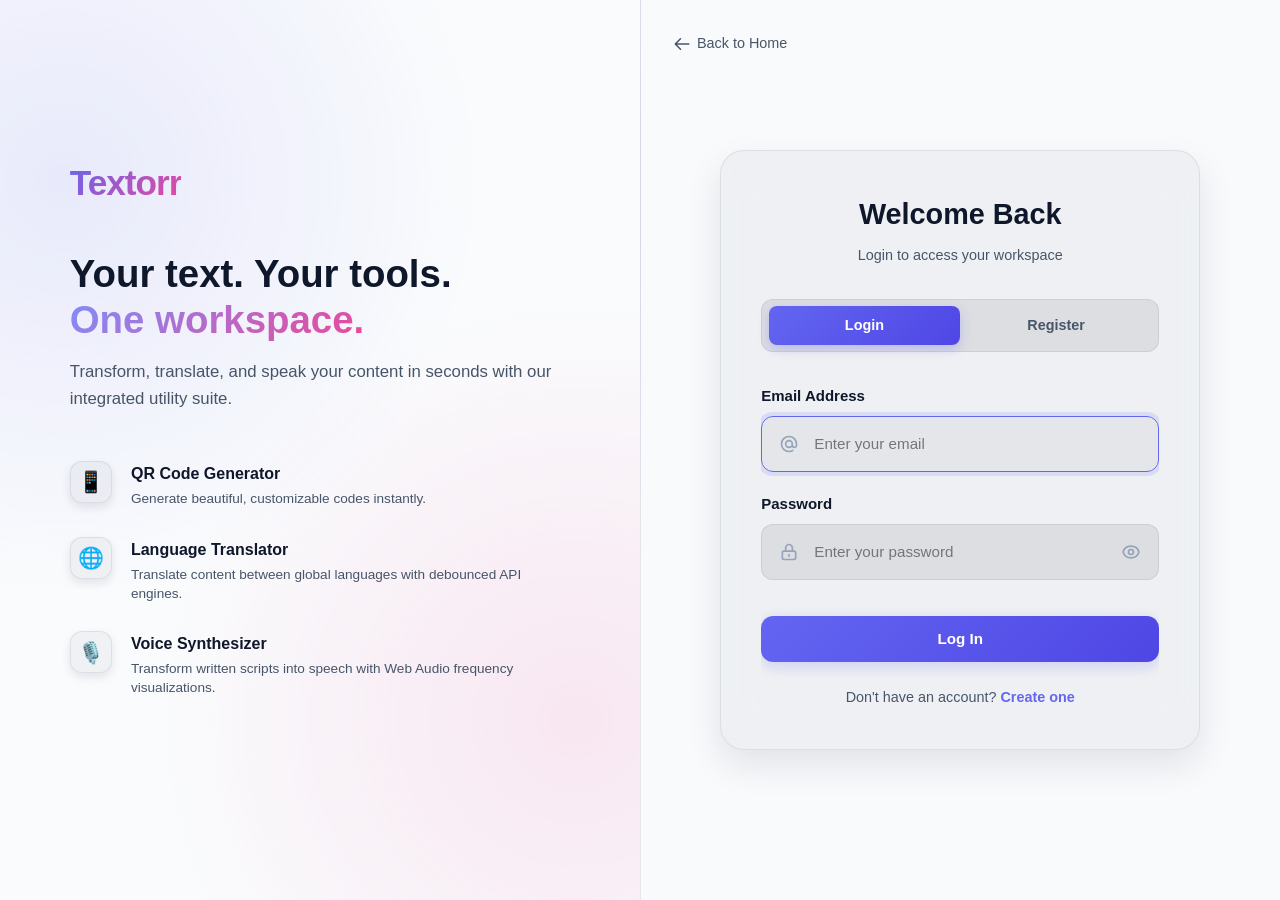
==== commit 25ca733c: "Fix login/register form hierarchy, labels, and alignment" ====
--- a/login.html
+++ b/login.html
@@ -77,34 +77,36 @@
                 <div class="form-wrapper">
                     <!-- Login Form -->
                     <form class="form-box active" id="loginForm">
-                        <div class="input-group">
-                            <div class="input-wrapper" id="loginEmailWrapper">
-                                <input type="email" id="loginEmail" required>
+                        <div class="form-group" id="loginEmailWrapper">
+                            <label for="loginEmail">Email Address</label>
+                            <div class="form-input-wrapper">
                                 <span class="input-icon">
                                     <svg width="20" height="20" fill="none" stroke="currentColor" viewBox="0 0 24 24">
                                         <path stroke-linecap="round" stroke-linejoin="round" stroke-width="2" d="M16 12a4 4 0 10-8 0 4 4 0 008 0zm0 0v1.5a2.5 2.5 0 005 0V12a9 9 0 10-9 9m4.5-1.206a8.959 8.959 0 01-4.5 1.207"/>
                                     </svg>
                                 </span>
-                                <span class="error-message">Please enter a valid email address</span>
-                            </div>
-                        </div>
-
-                        <div class="input-group">
-                            <div class="input-wrapper" id="loginPasswordWrapper">
-                                <input type="password" id="loginPassword" required>
+                                <input type="email" id="loginEmail" placeholder="Enter your email" required>
+                            </div>
+                            <span class="error-message">Please enter a valid email address</span>
+                        </div>
+
+                        <div class="form-group" id="loginPasswordWrapper">
+                            <label for="loginPassword">Password</label>
+                            <div class="form-input-wrapper">
                                 <span class="input-icon">
                                     <svg width="20" height="20" fill="none" stroke="currentColor" viewBox="0 0 24 24">
                                         <path stroke-linecap="round" stroke-linejoin="round" stroke-width="2" d="M12 15v2m-6 4h12a2 2 0 002-2v-6a2 2 0 00-2-2H6a2 2 0 00-2 2v6a2 2 0 002 2zm10-10V7a4 4 0 00-8 0v4h8z"/>
                                     </svg>
                                 </span>
-                                <button type="button" class="password-toggle" data-target="loginPassword">
+                                <input type="password" id="loginPassword" placeholder="Enter your password" required>
+                                <button type="button" class="password-toggle" data-target="loginPassword" aria-label="Toggle password visibility">
                                     <svg class="eye-open" width="20" height="20" fill="none" stroke="currentColor" viewBox="0 0 24 24">
                                         <path stroke-linecap="round" stroke-linejoin="round" stroke-width="2" d="M15 12a3 3 0 11-6 0 3 3 0 016 0z"/>
                                         <path stroke-linecap="round" stroke-linejoin="round" stroke-width="2" d="M2.458 12C3.732 7.943 7.523 5 12 5c4.478 0 8.268 2.943 9.542 7-1.274 4.057-5.064 7-9.542 7-4.477 0-8.268-2.943-9.542-7z"/>
                                     </svg>
                                 </button>
-                                <span class="error-message">Password must be at least 6 characters</span>
-                            </div>
+                            </div>
+                            <span class="error-message">Password must be at least 6 characters</span>
                         </div>
 
                         <button type="submit" class="submit-btn" style="margin-top: 1rem;">Log In</button>
@@ -116,64 +118,68 @@
 
                     <!-- Register Form -->
                     <form class="form-box" id="registerForm">
-                        <div class="input-group">
-                            <div class="input-wrapper" id="registerNameWrapper">
-                                <input type="text" id="registerName" required>
+                        <div class="form-group" id="registerNameWrapper">
+                            <label for="registerName">Full Name</label>
+                            <div class="form-input-wrapper">
                                 <span class="input-icon">
                                     <svg width="20" height="20" fill="none" stroke="currentColor" viewBox="0 0 24 24">
                                         <path stroke-linecap="round" stroke-linejoin="round" stroke-width="2" d="M16 7a4 4 0 11-8 0 4 4 0 018 0zM12 14a7 7 0 00-7 7h14a7 7 0 00-7-7z"/>
                                     </svg>
                                 </span>
-                                <span class="error-message">Please enter your full name</span>
-                            </div>
-                        </div>
-
-                        <div class="input-group">
-                            <div class="input-wrapper" id="registerEmailWrapper">
-                                <input type="email" id="registerEmail" required>
+                                <input type="text" id="registerName" placeholder="Enter your full name" required>
+                            </div>
+                            <span class="error-message">Please enter your full name</span>
+                        </div>
+
+                        <div class="form-group" id="registerEmailWrapper">
+                            <label for="registerEmail">Email Address</label>
+                            <div class="form-input-wrapper">
                                 <span class="input-icon">
                                     <svg width="20" height="20" fill="none" stroke="currentColor" viewBox="0 0 24 24">
                                         <path stroke-linecap="round" stroke-linejoin="round" stroke-width="2" d="M16 12a4 4 0 10-8 0 4 4 0 008 0zm0 0v1.5a2.5 2.5 0 005 0V12a9 9 0 10-9 9m4.5-1.206a8.959 8.959 0 01-4.5 1.207"/>
                                     </svg>
                                 </span>
-                                <span class="error-message">Please enter a valid email address</span>
-                            </div>
-                        </div>
-
-                        <div class="input-group">
-                            <div class="input-wrapper" id="registerPasswordWrapper">
-                                <input type="password" id="registerPassword" required>
+                                <input type="email" id="registerEmail" placeholder="Enter your email" required>
+                            </div>
+                            <span class="error-message">Please enter a valid email address</span>
+                        </div>
+
+                        <div class="form-group" id="registerPasswordWrapper">
+                            <label for="registerPassword">Password</label>
+                            <div class="form-input-wrapper">
                                 <span class="input-icon">
                                     <svg width="20" height="20" fill="none" stroke="currentColor" viewBox="0 0 24 24">
                                         <path stroke-linecap="round" stroke-linejoin="round" stroke-width="2" d="M12 15v2m-6 4h12a2 2 0 002-2v-6a2 2 0 00-2-2H6a2 2 0 00-2 2v6a2 2 0 002 2zm10-10V7a4 4 0 00-8 0v4h8z"/>
                                     </svg>
                                 </span>
-                                <button type="button" class="password-toggle" data-target="registerPassword">
+                                <input type="password" id="registerPassword" placeholder="Enter password (min. 6 chars)" required>
+                                <button type="button" class="password-toggle" data-target="registerPassword" aria-label="Toggle password visibility">
                                     <svg class="eye-open" width="20" height="20" fill="none" stroke="currentColor" viewBox="0 0 24 24">
                                         <path stroke-linecap="round" stroke-linejoin="round" stroke-width="2" d="M15 12a3 3 0 11-6 0 3 3 0 016 0z"/>
                                         <path stroke-linecap="round" stroke-linejoin="round" stroke-width="2" d="M2.458 12C3.732 7.943 7.523 5 12 5c4.478 0 8.268 2.943 9.542 7-1.274 4.057-5.064 7-9.542 7-4.477 0-8.268-2.943-9.542-7z"/>
                                     </svg>
                                 </button>
-                                <span class="error-message">Password must be at least 6 characters</span>
-                            </div>
-                        </div>
-
-                        <div class="input-group">
-                            <div class="input-wrapper" id="registerConfirmPasswordWrapper">
-                                <input type="password" id="registerConfirmPassword" required>
+                            </div>
+                            <span class="error-message">Password must be at least 6 characters</span>
+                        </div>
+
+                        <div class="form-group" id="registerConfirmPasswordWrapper">
+                            <label for="registerConfirmPassword">Confirm Password</label>
+                            <div class="form-input-wrapper">
                                 <span class="input-icon">
                                     <svg width="20" height="20" fill="none" stroke="currentColor" viewBox="0 0 24 24">
                                         <path stroke-linecap="round" stroke-linejoin="round" stroke-width="2" d="M12 15v2m-6 4h12a2 2 0 002-2v-6a2 2 0 00-2-2H6a2 2 0 00-2 2v6a2 2 0 002 2zm10-10V7a4 4 0 00-8 0v4h8z"/>
                                     </svg>
                                 </span>
-                                <button type="button" class="password-toggle" data-target="registerConfirmPassword">
+                                <input type="password" id="registerConfirmPassword" placeholder="Confirm password" required>
+                                <button type="button" class="password-toggle" data-target="registerConfirmPassword" aria-label="Toggle password visibility">
                                     <svg class="eye-open" width="20" height="20" fill="none" stroke="currentColor" viewBox="0 0 24 24">
                                         <path stroke-linecap="round" stroke-linejoin="round" stroke-width="2" d="M15 12a3 3 0 11-6 0 3 3 0 016 0z"/>
                                         <path stroke-linecap="round" stroke-linejoin="round" stroke-width="2" d="M2.458 12C3.732 7.943 7.523 5 12 5c4.478 0 8.268 2.943 9.542 7-1.274 4.057-5.064 7-9.542 7-4.477 0-8.268-2.943-9.542-7z"/>
                                     </svg>
                                 </button>
-                                <span class="error-message" id="confirmPasswordError">Passwords do not match</span>
-                            </div>
+                            </div>
+                            <span class="error-message" id="confirmPasswordError">Passwords do not match</span>
                         </div>
 
                         <!-- Registration Benefits checklist -->
--- a/css/global.css
+++ b/css/global.css
@@ -252,27 +252,49 @@
 
 /* Unified Navigation Header */
 header {
-    position: sticky;
+    width: 100%;
+    position: fixed;
     top: 0;
+    left: 0;
+    right: 0;
     z-index: 1000;
+    min-height: 72px;
     backdrop-filter: blur(20px);
     -webkit-backdrop-filter: blur(20px);
     background: rgba(15, 23, 42, 0.4);
     border-bottom: 1px solid var(--border-glass);
     transition: background-color var(--transition-normal), border var(--transition-normal);
+    display: flex;
+    align-items: center;
 }
 
 body.light-theme header {
     background: rgba(248, 250, 252, 0.4);
 }
 
-nav {
-    max-width: 1200px;
+.navbar {
+    width: 100%;
+}
+
+.navbar-inner {
+    width: min(1400px, calc(100% - 48px));
     margin: 0 auto;
     display: flex;
     justify-content: space-between;
     align-items: center;
-    padding: 1rem 1.5rem;
+    min-height: 72px;
+}
+
+/* Page container wrapper for fixed header offset */
+.page-container {
+    padding-top: 120px; /* Offset for fixed navbar */
+    padding-bottom: 3rem;
+    width: 100%;
+    display: flex;
+    flex-direction: column;
+    align-items: center;
+    justify-content: center;
+    flex: 1;
 }
 
 .logo-container {
--- a/css/login.css
+++ b/css/login.css
@@ -255,17 +255,31 @@
     to { opacity: 1; transform: translateY(0); }
 }
 
-.input-group {
-    margin-bottom: 1.25rem;
-}
-
-.input-wrapper {
+/* Form Group & Label Alignment */
+.form-group {
+    margin-bottom: 1.25rem; /* 20px bottom spacing */
+    text-align: left;
+    width: 100%;
+}
+
+.form-group label {
+    display: block;
+    margin-bottom: 8px; /* 8px spacing below label */
+    font-size: 15px; /* Consistent desktop label size */
+    font-weight: 600;
+    color: var(--text-primary);
+    text-align: left;
+}
+
+.form-input-wrapper {
     position: relative;
-}
-
-.input-wrapper input {
-    width: 100%;
-    padding: 0.9rem 1rem 0.9rem 3rem;
+    width: 100%;
+}
+
+.form-input-wrapper input {
+    width: 100%;
+    height: 56px; /* 56px premium height */
+    padding: 0 3.25rem 0 3.25rem; /* Symmetric left/right space for icons */
     background: var(--bg-glass-active);
     border: 1px solid var(--border-glass);
     border-radius: var(--radius-md);
@@ -273,9 +287,10 @@
     font-size: 0.95rem;
     transition: all var(--transition-fast);
     outline: none;
-}
-
-.input-wrapper input:focus {
+    box-sizing: border-box;
+}
+
+.form-input-wrapper input:focus {
     border-color: var(--primary);
     background: var(--bg-glass);
     box-shadow: 0 0 0 4px rgba(99, 102, 241, 0.15);
@@ -283,16 +298,18 @@
 
 .input-icon {
     position: absolute;
-    left: 1rem;
+    left: 18px; /* 18px left spacing */
     top: 50%;
     transform: translateY(-50%);
     color: var(--text-muted);
     pointer-events: none;
+    display: flex;
+    align-items: center;
 }
 
 .password-toggle {
     position: absolute;
-    right: 1rem;
+    right: 18px; /* 18px right spacing */
     top: 50%;
     transform: translateY(-50%);
     background: transparent;
@@ -307,7 +324,7 @@
     color: var(--text-primary);
 }
 
-/* Error States */
+/* Error & Success States */
 .error-message {
     font-size: 0.75rem;
     color: var(--error);
@@ -315,16 +332,16 @@
     display: none;
 }
 
-.input-wrapper.error input {
+.form-group.error input {
     border-color: var(--error);
     box-shadow: 0 0 0 4px rgba(239, 68, 68, 0.15);
 }
 
-.input-wrapper.error .error-message {
+.form-group.error .error-message {
     display: block;
 }
 
-.input-wrapper.success input {
+.form-group.success input {
     border-color: var(--success);
 }
 
